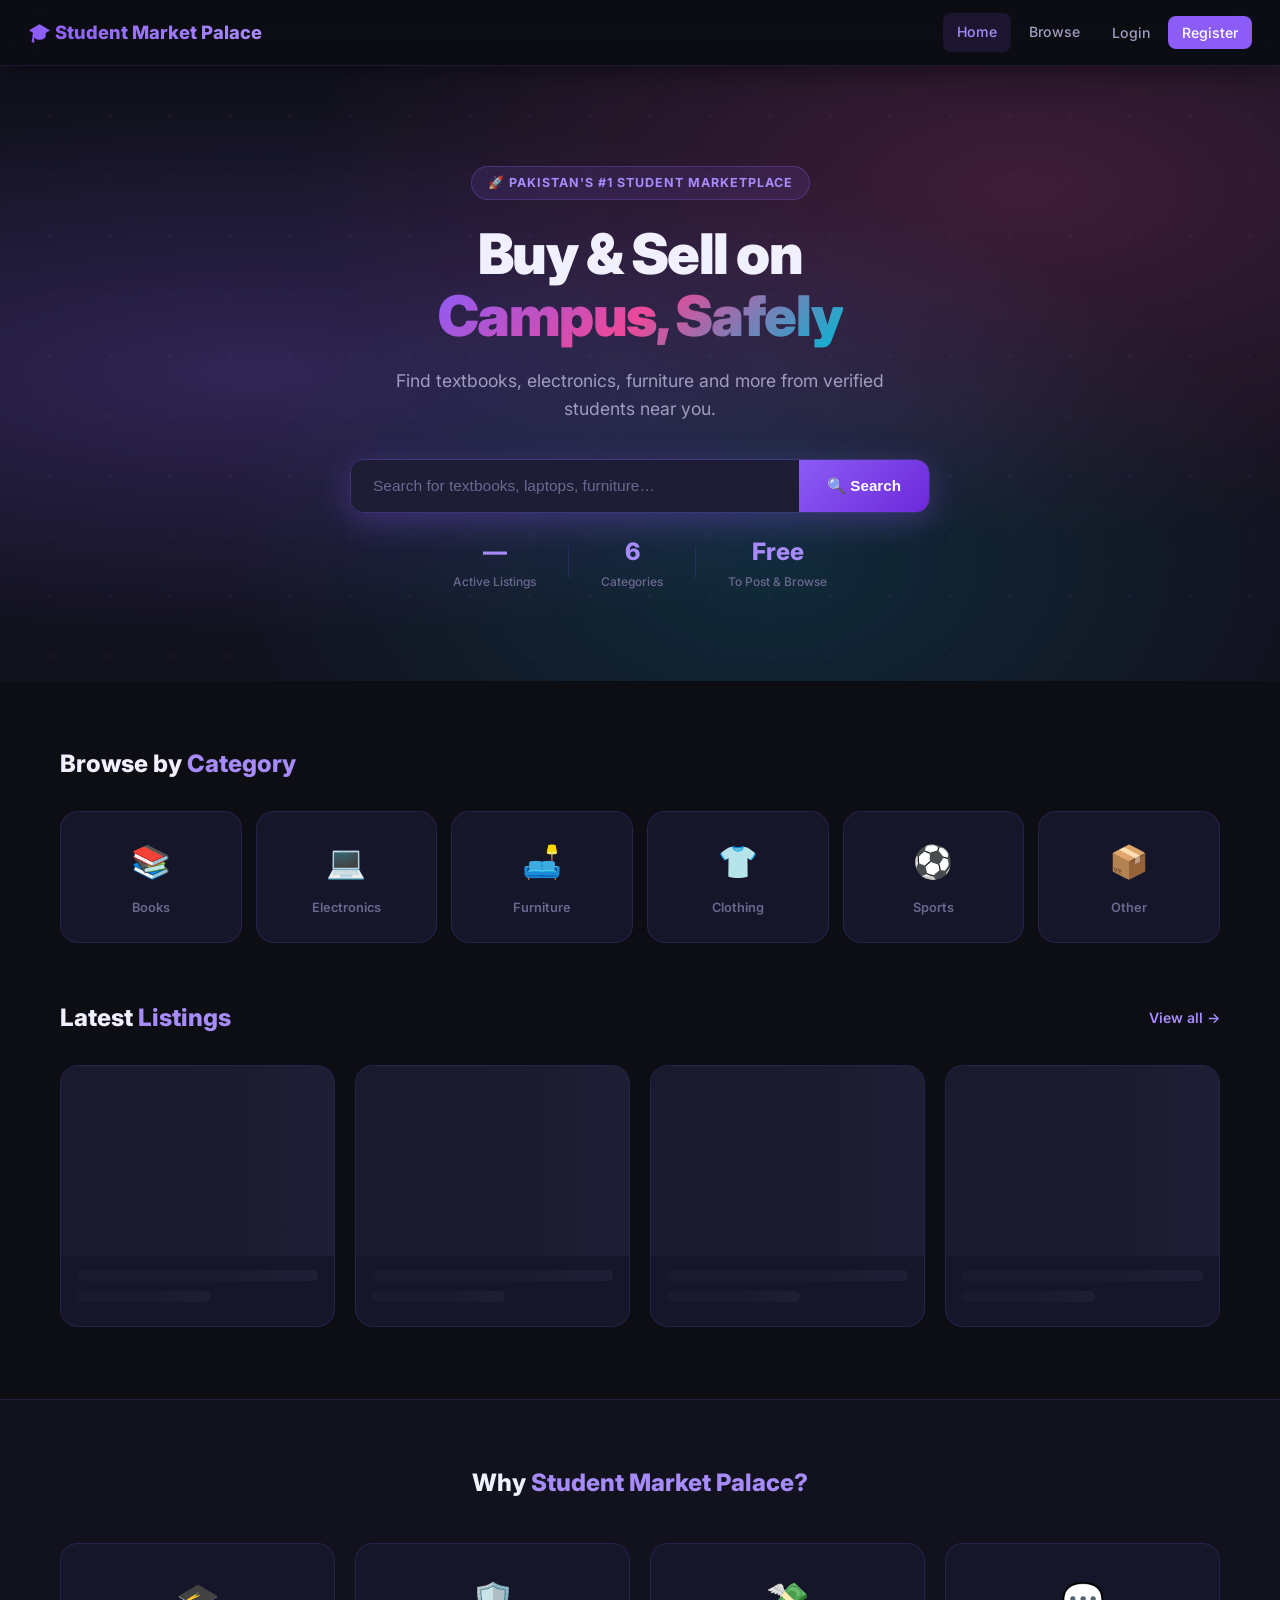
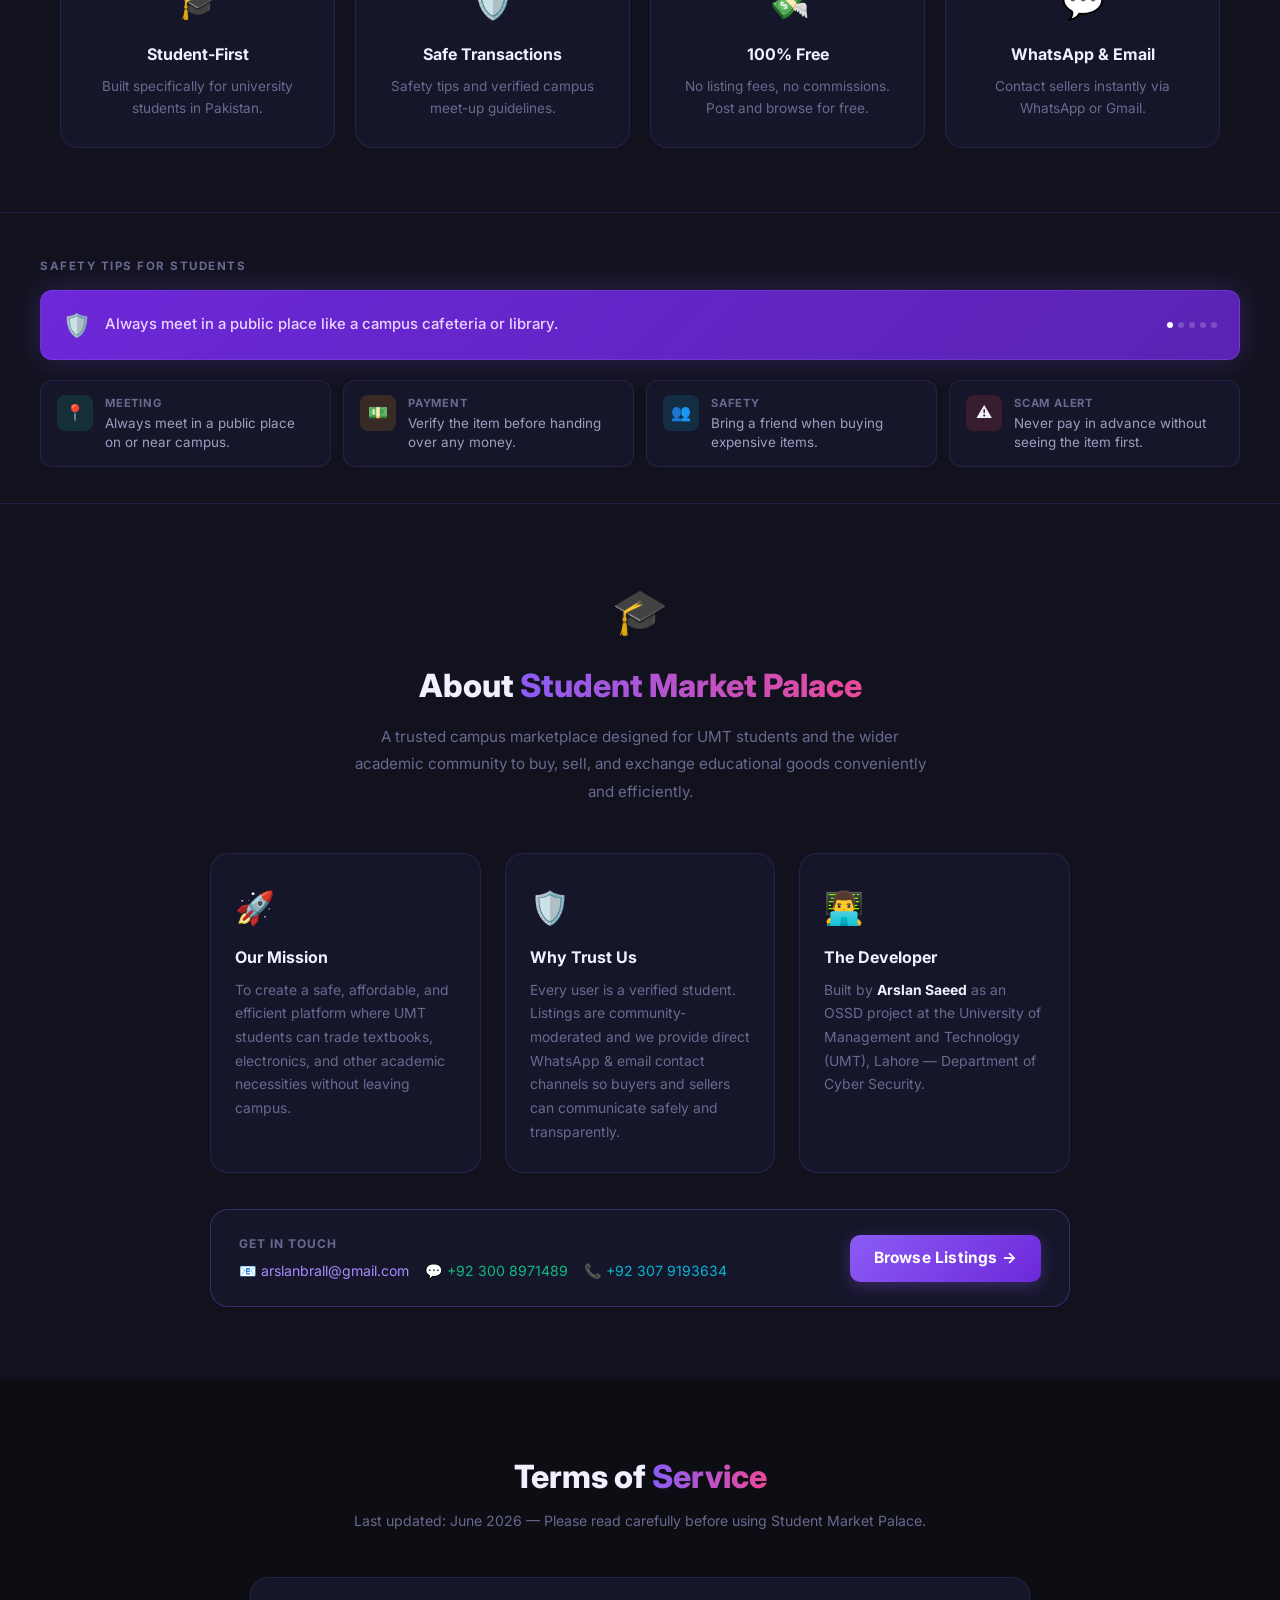
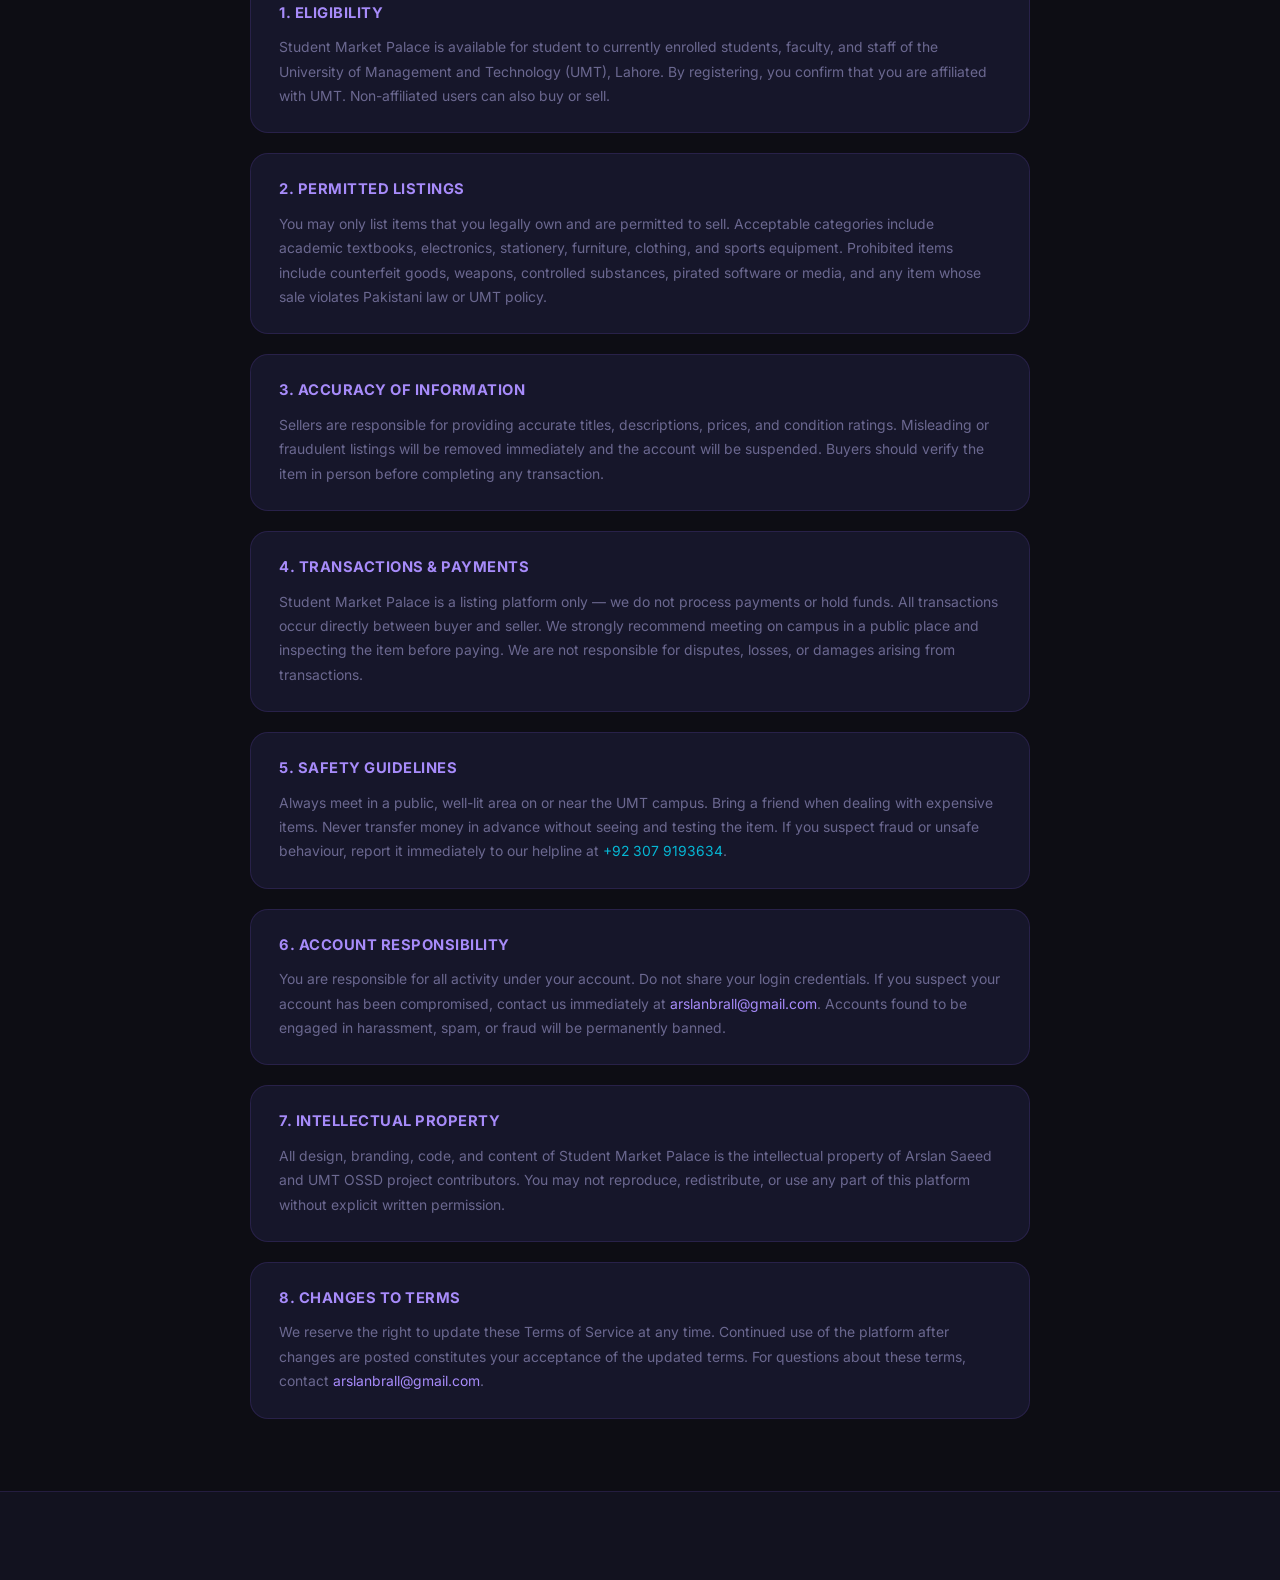
==== fronted/index.html @ f4b61474 "Update index.html" ====
<!DOCTYPE html>
<html lang="en">
<head>
  <meta charset="UTF-8"/>
  <meta name="viewport" content="width=device-width, initial-scale=1.0"/>
  <title>Student Market Palace — Buy &amp; Sell on Campus</title>
  <link rel="stylesheet" href="css/style.css"/>
</head>
<body>

<nav class="navbar">
  <a href="index.html" class="nav-brand">🎓 Student Market Palace</a>
  <div class="nav-links" id="navLinks">
    <a href="index.html" class="active">Home</a>
    <a href="products.html">Browse</a>
    <span id="authNav">
      <a href="login.html">Login</a>
      <a href="register.html" class="btn-nav">Register</a>
    </span>
    <span id="userNav" style="display:none">
      <a href="sell.html" class="btn-nav-sell">+ Sell Item</a>
      <a href="profile.html" id="profileLink">My Profile</a>
      <a href="#" onclick="logout()" class="btn-logout">Logout</a>
    </span>
  </div>
</nav>

<!-- HERO -->
<section class="hero">
  <div class="hero-eyebrow">🚀 Pakistan's #1 Student Marketplace</div>
  <h1>Buy &amp; Sell on<br><span class="grad">Campus, Safely</span></h1>
  <p>Find textbooks, electronics, furniture and more from verified students near you.</p>
  <div class="hero-search">
    <input type="text" id="heroSearch" placeholder="Search for textbooks, laptops, furniture…"/>
    <button onclick="doSearch()">🔍 Search</button>
  </div>
  <div class="hero-stats">
    <div class="hero-stat">
      <div class="hero-stat-num" id="statListings">—</div>
      <div class="hero-stat-label">Active Listings</div>
    </div>
    <div class="hero-stat-divider"></div>
    <div class="hero-stat">
      <div class="hero-stat-num">6</div>
      <div class="hero-stat-label">Categories</div>
    </div>
    <div class="hero-stat-divider"></div>
    <div class="hero-stat">
      <div class="hero-stat-num">Free</div>
      <div class="hero-stat-label">To Post &amp; Browse</div>
    </div>
  </div>
</section>

<!-- CATEGORIES -->
<section class="categories-section">
  <div class="container">
    <div class="section-header">
      <h2 class="section-title">Browse by <span>Category</span></h2>
    </div>
    <div class="categories-grid">
      <div class="cat-card" onclick="browseCategory('Books')">📚<span>Books</span></div>
      <div class="cat-card" onclick="browseCategory('Electronics')">💻<span>Electronics</span></div>
      <div class="cat-card" onclick="browseCategory('Furniture')">🛋️<span>Furniture</span></div>
      <div class="cat-card" onclick="browseCategory('Clothing')">👕<span>Clothing</span></div>
      <div class="cat-card" onclick="browseCategory('Sports')">⚽<span>Sports</span></div>
      <div class="cat-card" onclick="browseCategory('Other')">📦<span>Other</span></div>
    </div>
  </div>
</section>

<!-- LATEST LISTINGS -->
<section class="listings-section">
  <div class="container">
    <div class="section-header">
      <h2 class="section-title">Latest <span>Listings</span></h2>
      <a href="products.html" style="font-size:0.88rem;color:var(--purple-light);font-weight:600">View all →</a>
    </div>
    <div class="products-grid" id="latestProducts">
      <div class="skeleton-card"><div class="skeleton-img"></div><div class="skeleton-body"><div class="skeleton-line"></div><div class="skeleton-line short"></div></div></div>
      <div class="skeleton-card"><div class="skeleton-img"></div><div class="skeleton-body"><div class="skeleton-line"></div><div class="skeleton-line short"></div></div></div>
      <div class="skeleton-card"><div class="skeleton-img"></div><div class="skeleton-body"><div class="skeleton-line"></div><div class="skeleton-line short"></div></div></div>
      <div class="skeleton-card"><div class="skeleton-img"></div><div class="skeleton-body"><div class="skeleton-line"></div><div class="skeleton-line short"></div></div></div>
    </div>
  </div>
</section>

<!-- WHY US -->
<section style="padding:64px 0;position:relative;z-index:1;background:var(--bg2);border-top:1px solid var(--border)">
  <div class="container">
    <h2 class="section-title" style="text-align:center;margin-bottom:40px">Why <span>Student Market Palace?</span></h2>
    <div style="display:grid;grid-template-columns:repeat(auto-fit,minmax(220px,1fr));gap:20px">
      <div style="background:var(--surface);border:1px solid var(--border);border-radius:var(--radius-lg);padding:28px 24px;text-align:center;transition:border-color 0.2s" onmouseover="this.style.borderColor='var(--border2)'" onmouseout="this.style.borderColor='var(--border)'">
        <div style="font-size:2.2rem;margin-bottom:14px">🎓</div>
        <h3 style="font-size:1rem;font-weight:700;margin-bottom:8px;color:var(--text)">Student-First</h3>
        <p style="font-size:0.85rem;color:var(--text3);line-height:1.6">Built specifically for university students in Pakistan.</p>
      </div>
      <div style="background:var(--surface);border:1px solid var(--border);border-radius:var(--radius-lg);padding:28px 24px;text-align:center;transition:border-color 0.2s" onmouseover="this.style.borderColor='var(--border2)'" onmouseout="this.style.borderColor='var(--border)'">
        <div style="font-size:2.2rem;margin-bottom:14px">🛡️</div>
        <h3 style="font-size:1rem;font-weight:700;margin-bottom:8px;color:var(--text)">Safe Transactions</h3>
        <p style="font-size:0.85rem;color:var(--text3);line-height:1.6">Safety tips and verified campus meet-up guidelines.</p>
      </div>
      <div style="background:var(--surface);border:1px solid var(--border);border-radius:var(--radius-lg);padding:28px 24px;text-align:center;transition:border-color 0.2s" onmouseover="this.style.borderColor='var(--border2)'" onmouseout="this.style.borderColor='var(--border)'">
        <div style="font-size:2.2rem;margin-bottom:14px">💸</div>
        <h3 style="font-size:1rem;font-weight:700;margin-bottom:8px;color:var(--text)">100% Free</h3>
        <p style="font-size:0.85rem;color:var(--text3);line-height:1.6">No listing fees, no commissions. Post and browse for free.</p>
      </div>
      <div style="background:var(--surface);border:1px solid var(--border);border-radius:var(--radius-lg);padding:28px 24px;text-align:center;transition:border-color 0.2s" onmouseover="this.style.borderColor='var(--border2)'" onmouseout="this.style.borderColor='var(--border)'">
        <div style="font-size:2.2rem;margin-bottom:14px">💬</div>
        <h3 style="font-size:1rem;font-weight:700;margin-bottom:8px;color:var(--text)">WhatsApp &amp; Email</h3>
        <p style="font-size:0.85rem;color:var(--text3);line-height:1.6">Contact sellers instantly via WhatsApp or Gmail.</p>
      </div>
    </div>
  </div>
</section>

<!-- TIPS BANNER -->
<div class="tips-banner">
  <div class="tips-banner-inner">
    <div class="tips-banner-title">Safety tips for students</div>
    <div class="tips-rotating">
      <span class="tips-rotating-icon">🛡️</span>
      <span class="tips-rotating-text" id="tipText">Always meet in a public place like a campus cafeteria or library.</span>
      <div class="tips-dots">
        <div class="tips-dot active" id="td0"></div>
        <div class="tips-dot" id="td1"></div>
        <div class="tips-dot" id="td2"></div>
        <div class="tips-dot" id="td3"></div>
        <div class="tips-dot" id="td4"></div>
      </div>
    </div>
    <div class="tips-cards">
      <div class="tips-card"><div class="tips-card-icon green">📍</div><div><div class="tips-card-label">Meeting</div><div class="tips-card-text">Always meet in a public place on or near campus.</div></div></div>
      <div class="tips-card"><div class="tips-card-icon amber">💵</div><div><div class="tips-card-label">Payment</div><div class="tips-card-text">Verify the item before handing over any money.</div></div></div>
      <div class="tips-card"><div class="tips-card-icon blue">👥</div><div><div class="tips-card-label">Safety</div><div class="tips-card-text">Bring a friend when buying expensive items.</div></div></div>
      <div class="tips-card"><div class="tips-card-icon red">⚠️</div><div><div class="tips-card-label">Scam Alert</div><div class="tips-card-text">Never pay in advance without seeing the item first.</div></div></div>
    </div>
  </div>
</div>

<!-- ── ABOUT US ── -->
<section id="about" style="background:var(--bg2);border-top:1px solid var(--border);padding:72px 20px;position:relative;z-index:1">
  <div class="container" style="max-width:900px">
    <div style="text-align:center;margin-bottom:48px">
      <div style="font-size:2.8rem;margin-bottom:12px">🎓</div>
      <h2 style="font-size:2rem;font-weight:800;color:var(--text);margin-bottom:12px">About <span style="background:linear-gradient(90deg,var(--purple),var(--pink));-webkit-background-clip:text;-webkit-text-fill-color:transparent;background-clip:text">Student Market Palace</span></h2>
      <p style="color:var(--text3);max-width:580px;margin:0 auto;line-height:1.8;font-size:0.95rem">
       A trusted campus marketplace designed for UMT students and the wider academic community to buy, sell, and exchange educational goods conveniently and efficiently.
      </p>
    </div>
    <div style="display:grid;grid-template-columns:repeat(auto-fit,minmax(260px,1fr));gap:24px">
      <div style="background:var(--surface);border:1px solid var(--border);border-radius:var(--radius-lg);padding:28px 24px">
        <div style="font-size:2rem;margin-bottom:12px">🚀</div>
        <h3 style="font-size:1rem;font-weight:700;color:var(--text);margin-bottom:8px">Our Mission</h3>
        <p style="color:var(--text3);font-size:0.87rem;line-height:1.7">To create a safe, affordable, and efficient platform where UMT students can trade textbooks, electronics, and other academic necessities without leaving campus.</p>
      </div>
      <div style="background:var(--surface);border:1px solid var(--border);border-radius:var(--radius-lg);padding:28px 24px">
        <div style="font-size:2rem;margin-bottom:12px">🛡️</div>
        <h3 style="font-size:1rem;font-weight:700;color:var(--text);margin-bottom:8px">Why Trust Us</h3>
        <p style="color:var(--text3);font-size:0.87rem;line-height:1.7">Every user is a verified student. Listings are community-moderated and we provide direct WhatsApp &amp; email contact channels so buyers and sellers can communicate safely and transparently.</p>
      </div>
      <div style="background:var(--surface);border:1px solid var(--border);border-radius:var(--radius-lg);padding:28px 24px">
        <div style="font-size:2rem;margin-bottom:12px">👨‍💻</div>
        <h3 style="font-size:1rem;font-weight:700;color:var(--text);margin-bottom:8px">The Developer</h3>
        <p style="color:var(--text3);font-size:0.87rem;line-height:1.7">Built by <strong style="color:var(--text)">Arslan Saeed</strong> as an OSSD project at the University of Management and Technology (UMT), Lahore — Department of Cyber Security.</p>
      </div>
    </div>
    <div style="margin-top:36px;padding:24px 28px;background:var(--surface);border:1px solid var(--border2);border-radius:var(--radius-lg);display:flex;flex-wrap:wrap;gap:20px;align-items:center;justify-content:space-between">
      <div>
        <div style="font-size:0.75rem;font-weight:700;text-transform:uppercase;letter-spacing:1px;color:var(--text3);margin-bottom:6px">Get in Touch</div>
        <div style="display:flex;flex-wrap:wrap;gap:16px">
          <a href="mailto:arslanbrall@gmail.com" style="color:var(--purple-light);font-size:0.88rem">📧 arslanbrall@gmail.com</a>
          <a href="https://wa.me/923008971489" target="_blank" style="color:var(--green);font-size:0.88rem">💬 +92 300 8971489</a>
          <a href="tel:+923079193634" style="color:var(--cyan);font-size:0.88rem">📞 +92 307 9193634</a>
        </div>
      </div>
      <a href="products.html" class="btn-primary" style="width:auto;padding:11px 24px;white-space:nowrap">Browse Listings →</a>
    </div>
  </div>
</section>

<!-- ── TERMS OF SERVICE ── -->
<section id="terms" style="padding:72px 20px;position:relative;z-index:1">
  <div class="container" style="max-width:820px">
    <div style="text-align:center;margin-bottom:44px">
      <h2 style="font-size:2rem;font-weight:800;color:var(--text);margin-bottom:8px">Terms of <span style="background:linear-gradient(90deg,var(--purple),var(--pink));-webkit-background-clip:text;-webkit-text-fill-color:transparent;background-clip:text">Service</span></h2>
      <p style="color:var(--text3);font-size:0.88rem">Last updated: June 2026 — Please read carefully before using Student Market Palace.</p>
    </div>
    <div style="display:flex;flex-direction:column;gap:20px">
      <!-- Each ToS item -->
      <div style="background:var(--surface);border:1px solid var(--border);border-radius:var(--radius-lg);padding:24px 28px">
        <h3 style="font-size:0.92rem;font-weight:700;color:var(--purple-light);text-transform:uppercase;letter-spacing:0.5px;margin-bottom:10px">1. Eligibility</h3>
        <p style="color:var(--text3);font-size:0.87rem;line-height:1.75">Student Market Palace is  available for student  to currently enrolled students, faculty, and staff of the University of Management and Technology (UMT), Lahore. By registering, you confirm that you are affiliated with UMT. Non-affiliated users can also buy or sell.</p>
      </div>
      <div style="background:var(--surface);border:1px solid var(--border);border-radius:var(--radius-lg);padding:24px 28px">
        <h3 style="font-size:0.92rem;font-weight:700;color:var(--purple-light);text-transform:uppercase;letter-spacing:0.5px;margin-bottom:10px">2. Permitted Listings</h3>
        <p style="color:var(--text3);font-size:0.87rem;line-height:1.75">You may only list items that you legally own and are permitted to sell. Acceptable categories include academic textbooks, electronics, stationery, furniture, clothing, and sports equipment. Prohibited items include counterfeit goods, weapons, controlled substances, pirated software or media, and any item whose sale violates Pakistani law or UMT policy.</p>
      </div>
      <div style="background:var(--surface);border:1px solid var(--border);border-radius:var(--radius-lg);padding:24px 28px">
        <h3 style="font-size:0.92rem;font-weight:700;color:var(--purple-light);text-transform:uppercase;letter-spacing:0.5px;margin-bottom:10px">3. Accuracy of Information</h3>
        <p style="color:var(--text3);font-size:0.87rem;line-height:1.75">Sellers are responsible for providing accurate titles, descriptions, prices, and condition ratings. Misleading or fraudulent listings will be removed immediately and the account will be suspended. Buyers should verify the item in person before completing any transaction.</p>
      </div>
      <div style="background:var(--surface);border:1px solid var(--border);border-radius:var(--radius-lg);padding:24px 28px">
        <h3 style="font-size:0.92rem;font-weight:700;color:var(--purple-light);text-transform:uppercase;letter-spacing:0.5px;margin-bottom:10px">4. Transactions &amp; Payments</h3>
        <p style="color:var(--text3);font-size:0.87rem;line-height:1.75">Student Market Palace is a listing platform only — we do not process payments or hold funds. All transactions occur directly between buyer and seller. We strongly recommend meeting on campus in a public place and inspecting the item before paying. We are not responsible for disputes, losses, or damages arising from transactions.</p>
      </div>
      <div style="background:var(--surface);border:1px solid var(--border);border-radius:var(--radius-lg);padding:24px 28px">
        <h3 style="font-size:0.92rem;font-weight:700;color:var(--purple-light);text-transform:uppercase;letter-spacing:0.5px;margin-bottom:10px">5. Safety Guidelines</h3>
        <p style="color:var(--text3);font-size:0.87rem;line-height:1.75">Always meet in a public, well-lit area on or near the UMT campus. Bring a friend when dealing with expensive items. Never transfer money in advance without seeing and testing the item. If you suspect fraud or unsafe behaviour, report it immediately to our helpline at <a href="tel:+923079193634" style="color:var(--cyan)">+92 307 9193634</a>.</p>
      </div>
      <div style="background:var(--surface);border:1px solid var(--border);border-radius:var(--radius-lg);padding:24px 28px">
        <h3 style="font-size:0.92rem;font-weight:700;color:var(--purple-light);text-transform:uppercase;letter-spacing:0.5px;margin-bottom:10px">6. Account Responsibility</h3>
        <p style="color:var(--text3);font-size:0.87rem;line-height:1.75">You are responsible for all activity under your account. Do not share your login credentials. If you suspect your account has been compromised, contact us immediately at <a href="mailto:arslanbrall@gmail.com" style="color:var(--purple-light)">arslanbrall@gmail.com</a>. Accounts found to be engaged in harassment, spam, or fraud will be permanently banned.</p>
      </div>
      <div style="background:var(--surface);border:1px solid var(--border);border-radius:var(--radius-lg);padding:24px 28px">
        <h3 style="font-size:0.92rem;font-weight:700;color:var(--purple-light);text-transform:uppercase;letter-spacing:0.5px;margin-bottom:10px">7. Intellectual Property</h3>
        <p style="color:var(--text3);font-size:0.87rem;line-height:1.75">All design, branding, code, and content of Student Market Palace is the intellectual property of Arslan Saeed and UMT OSSD project contributors. You may not reproduce, redistribute, or use any part of this platform without explicit written permission.</p>
      </div>
      <div style="background:var(--surface);border:1px solid var(--border);border-radius:var(--radius-lg);padding:24px 28px">
        <h3 style="font-size:0.92rem;font-weight:700;color:var(--purple-light);text-transform:uppercase;letter-spacing:0.5px;margin-bottom:10px">8. Changes to Terms</h3>
        <p style="color:var(--text3);font-size:0.87rem;line-height:1.75">We reserve the right to update these Terms of Service at any time. Continued use of the platform after changes are posted constitutes your acceptance of the updated terms. For questions about these terms, contact <a href="mailto:arslanbrall@gmail.com" style="color:var(--purple-light)">arslanbrall@gmail.com</a>.</p>
      </div>
    </div>
  </div>
</section>

<footer class="footer"><div id="footerContent"></div></footer>

<script src="js/api.js"></script>
<script src="js/auth.js"></script>
<script>
  const CATEGORY_ICONS = {
    'Books': '📚', 'Electronics': '💻', 'Furniture': '🛋️',
    'Clothing': '👕', 'Sports': '⚽', 'Other': '📦'
  };

  function renderProductCard(p) {
    const icon = CATEGORY_ICONS[p.category] || '📦';
    const img = p.image_url
      ? `<img src="${p.image_url}" alt="${p.title}" style="width:100%;height:160px;object-fit:cover;border-radius:var(--radius-md) var(--radius-md) 0 0;">`
      : `<div style="width:100%;height:160px;background:var(--surface);border-radius:var(--radius-md) var(--radius-md) 0 0;display:flex;align-items:center;justify-content:center;font-size:3rem;">${icon}</div>`;
    return `
      <div class="product-card" onclick="window.location.href='product.html?id=${p.id}'" style="cursor:pointer">
        ${img}
        <div style="padding:14px 16px">
          <div style="display:flex;align-items:center;gap:6px;margin-bottom:6px">
            <span style="font-size:1rem">${icon}</span>
            <span style="font-size:0.75rem;color:var(--text3);font-weight:600;text-transform:uppercase;letter-spacing:0.04em">${p.category || 'Other'}</span>
          </div>
          <div style="font-size:0.95rem;font-weight:700;color:var(--text);line-height:1.3;margin-bottom:6px;white-space:nowrap;overflow:hidden;text-overflow:ellipsis">${p.title}</div>
          <div style="font-size:1rem;font-weight:800;color:var(--purple-light)">PKR ${Number(p.price).toLocaleString()}</div>
        </div>
      </div>`;
  }

  checkAuthNav();
  initTips();
  renderFooter('footerContent');
  loadLatestProducts();

  function doSearch() {
    const kw = document.getElementById('heroSearch').value.trim();
    if (kw) window.location.href = `products.html?search=${encodeURIComponent(kw)}`;
  }
  document.getElementById('heroSearch').addEventListener('keypress', e => { if (e.key === 'Enter') doSearch(); });

  function browseCategory(cat) {
    window.location.href = `products.html?category=${encodeURIComponent(cat)}`;
  }

  async function loadLatestProducts() {
    const container = document.getElementById('latestProducts');
    try {
      const products = await API.getProducts(0, 8);
      document.getElementById('statListings').textContent = products.length;
      if (!products.length) {
        container.innerHTML = '<p class="empty">No listings yet. Be the first to sell!</p>';
        return;
      }
      container.innerHTML = products.map(renderProductCard).join('');
    } catch(e) {
      container.innerHTML = '<p class="error">Could not load listings. Check your connection.</p>';
    }
  }
</script>
</body>
</html>
---- fronted/css/style.css ----
/* =============================================
   STUDENT MARKET PALACE — DARK THEME
   Complete stylesheet for all pages
============================================= */
@import url('https://fonts.googleapis.com/css2?family=Inter:wght@400;500;600;700;800;900&display=swap');

*, *::before, *::after { box-sizing: border-box; margin: 0; padding: 0; }

:root {
  --bg:           #0d0d14;
  --bg2:          #12121f;
  --bg3:          #1a1a2e;
  --bg4:          #1e1e35;
  --surface:      #16162a;
  --surface2:     #1d1d35;
  --border:       rgba(139,92,246,0.15);
  --border2:      rgba(139,92,246,0.3);
  --purple:       #8b5cf6;
  --purple-light: #a78bfa;
  --purple-dark:  #6d28d9;
  --purple-dim:   rgba(139,92,246,0.12);
  --pink:         #ec4899;
  --cyan:         #06b6d4;
  --green:        #10b981;
  --amber:        #f59e0b;
  --red:          #ef4444;
  --text:         #f1f0ff;
  --text2:        #a09dc0;
  --text3:        #6b6890;
  --white:        #ffffff;
  --radius:       12px;
  --radius-lg:    18px;
  --radius-xl:    24px;
  --shadow:       0 4px 20px rgba(0,0,0,0.4);
  --shadow-lg:    0 12px 40px rgba(0,0,0,0.6);
  --glow:         0 0 30px rgba(139,92,246,0.25);
  --glow-lg:      0 0 60px rgba(139,92,246,0.35);
}

html { scroll-behavior: smooth; }

body {
  font-family: 'Inter', 'Segoe UI', system-ui, sans-serif;
  background: var(--bg);
  color: var(--text);
  line-height: 1.6;
  min-height: 100vh;
  display: flex;
  flex-direction: column;
  overflow-x: hidden;
}

/* Animated background watermark */
body::before {
  content: 'SMP';
  position: fixed;
  top: 50%;
  left: 50%;
  transform: translate(-50%, -50%);
  font-size: 40vw;
  font-weight: 900;
  color: rgba(139,92,246,0.025);
  pointer-events: none;
  z-index: 0;
  letter-spacing: -10px;
  user-select: none;
  animation: wmPulse 8s ease-in-out infinite;
}
@keyframes wmPulse {
  0%, 100% { opacity: 0.6; transform: translate(-50%, -50%) scale(1); }
  50%       { opacity: 1;   transform: translate(-50%, -50%) scale(1.04); }
}

a { text-decoration: none; color: var(--purple-light); }
a:hover { color: var(--purple); }
.container { max-width: 1200px; margin: 0 auto; padding: 0 20px; position: relative; z-index: 1; }

/* ── SCROLLBAR ── */
::-webkit-scrollbar { width: 6px; }
::-webkit-scrollbar-track { background: var(--bg2); }
::-webkit-scrollbar-thumb { background: var(--purple-dark); border-radius: 3px; }

/* ===========================================
   NAVBAR
=========================================== */
.navbar {
  background: rgba(13,13,20,0.92);
  backdrop-filter: blur(20px);
  -webkit-backdrop-filter: blur(20px);
  border-bottom: 1px solid var(--border);
  padding: 0 28px;
  display: flex;
  align-items: center;
  justify-content: space-between;
  height: 66px;
  position: sticky;
  top: 0;
  z-index: 200;
  box-shadow: 0 4px 30px rgba(0,0,0,0.5);
}

.nav-brand {
  font-size: 1.15rem;
  font-weight: 800;
  cursor: pointer;
  display: flex;
  align-items: center;
  gap: 8px;
  text-decoration: none;
  /* Glow animation */
  background: linear-gradient(90deg, #8b5cf6, #a78bfa, #ec4899, #8b5cf6);
  background-size: 300% 100%;
  -webkit-background-clip: text;
  -webkit-text-fill-color: transparent;
  background-clip: text;
  animation: brandGlow 4s linear infinite;
  transition: filter 0.3s;
}
.nav-brand:hover { filter: brightness(1.2); }
@keyframes brandGlow {
  0%   { background-position: 0% 50%; }
  100% { background-position: 300% 50%; }
}

.nav-links { display: flex; align-items: center; gap: 4px; }
.nav-links a {
  padding: 8px 14px;
  border-radius: 8px;
  color: var(--text2);
  font-weight: 500;
  font-size: 0.88rem;
  transition: all 0.2s;
  white-space: nowrap;
}
.nav-links a:hover { color: var(--text); background: var(--purple-dim); }
.nav-links a.active { color: var(--purple-light); background: var(--purple-dim); }
.btn-nav {
  background: var(--purple) !important;
  color: #fff !important;
  border-radius: 8px !important;
}
.btn-nav:hover { background: var(--purple-dark) !important; box-shadow: var(--glow); }
.btn-nav-sell {
  background: linear-gradient(135deg, var(--green), #059669) !important;
  color: #fff !important;
  border-radius: 8px !important;
}
.btn-nav-sell:hover { filter: brightness(1.15); }
.btn-logout { color: var(--red) !important; }
.btn-logout:hover { background: rgba(239,68,68,0.12) !important; }

/* ===========================================
   SHARED FOOTER
=========================================== */
.footer {
  background: var(--bg2);
  border-top: 1px solid var(--border);
  padding: 56px 24px 32px;
  margin-top: auto;
  position: relative;
  z-index: 1;
}
.footer-grid {
  max-width: 1200px;
  margin: 0 auto;
  display: grid;
  grid-template-columns: 2fr 1fr 1fr;
  gap: 48px;
  margin-bottom: 40px;
}
.footer-brand {
  font-size: 1.2rem;
  font-weight: 800;
  background: linear-gradient(90deg, #8b5cf6, #ec4899);
  -webkit-background-clip: text;
  -webkit-text-fill-color: transparent;
  background-clip: text;
  margin-bottom: 12px;
}
.footer-desc { color: var(--text3); font-size: 0.88rem; line-height: 1.7; margin-bottom: 20px; max-width: 300px; }
.footer-contact { display: flex; flex-direction: column; gap: 8px; }
.footer-contact a {
  display: flex;
  align-items: center;
  gap: 8px;
  color: var(--text2);
  font-size: 0.85rem;
  transition: color 0.2s;
}
.footer-contact a:hover { color: var(--purple-light); }
.footer-contact .icon { font-size: 1rem; }
.footer-heading { font-size: 0.75rem; font-weight: 700; text-transform: uppercase; letter-spacing: 1.5px; color: var(--text3); margin-bottom: 16px; }
.footer-links { display: flex; flex-direction: column; gap: 10px; }
.footer-links a { color: var(--text2); font-size: 0.88rem; transition: color 0.2s; }
.footer-links a:hover { color: var(--purple-light); }
.footer-social { display: flex; gap: 10px; margin-top: 4px; }
.social-btn {
  width: 38px; height: 38px;
  border-radius: 10px;
  background: var(--surface);
  border: 1px solid var(--border);
  display: flex; align-items: center; justify-content: center;
  font-size: 1rem;
  color: var(--text2);
  transition: all 0.2s;
  text-decoration: none;
}
.social-btn:hover { background: var(--purple-dim); border-color: var(--border2); color: var(--purple-light); transform: translateY(-2px); }
.footer-bottom {
  max-width: 1200px;
  margin: 0 auto;
  padding-top: 24px;
  border-top: 1px solid var(--border);
  display: flex;
  align-items: center;
  justify-content: space-between;
  flex-wrap: wrap;
  gap: 12px;
}
.footer-bottom p { color: var(--text3); font-size: 0.82rem; }
.footer-bottom a { color: var(--text3); font-size: 0.82rem; }
.footer-bottom a:hover { color: var(--purple-light); }

/* ===========================================
   SAFETY TIPS BANNER
=========================================== */
.tips-banner {
  background: var(--bg2);
  border-top: 1px solid var(--border);
  padding: 44px 24px 36px;
  position: relative;
  z-index: 1;
}
.tips-banner-inner { max-width: 1200px; margin: 0 auto; }
.tips-banner-title {
  font-size: 0.72rem;
  font-weight: 700;
  color: var(--text3);
  text-transform: uppercase;
  letter-spacing: 1.5px;
  margin-bottom: 14px;
}
.tips-rotating {
  background: linear-gradient(135deg, var(--purple-dark), #6d28d9cc);
  border: 1px solid var(--border2);
  border-radius: var(--radius);
  padding: 16px 22px;
  display: flex;
  align-items: center;
  gap: 14px;
  margin-bottom: 20px;
  box-shadow: var(--glow);
}
.tips-rotating-icon { font-size: 1.4rem; flex-shrink: 0; }
.tips-rotating-text { flex: 1; color: #e9d5ff; font-size: 0.93rem; font-weight: 500; transition: opacity 0.3s; }
.tips-dots { display: flex; gap: 5px; flex-shrink: 0; }
.tips-dot { width: 6px; height: 6px; border-radius: 50%; background: rgba(255,255,255,0.2); transition: background 0.3s; cursor: pointer; }
.tips-dot.active { background: #fff; }
.tips-cards { display: grid; grid-template-columns: repeat(auto-fit, minmax(210px, 1fr)); gap: 12px; }
.tips-card {
  background: var(--surface);
  border: 1px solid var(--border);
  border-radius: var(--radius);
  padding: 14px 16px;
  display: flex;
  align-items: flex-start;
  gap: 12px;
  transition: border-color 0.2s;
}
.tips-card:hover { border-color: var(--border2); }
.tips-card-icon {
  width: 36px; height: 36px;
  border-radius: 8px;
  display: flex; align-items: center; justify-content: center;
  font-size: 1rem; flex-shrink: 0;
}
.tips-card-icon.green { background: rgba(16,185,129,0.15); }
.tips-card-icon.amber { background: rgba(245,158,11,0.15); }
.tips-card-icon.blue  { background: rgba(6,182,212,0.15); }
.tips-card-icon.red   { background: rgba(239,68,68,0.15); }
.tips-card-label { font-size: 0.7rem; font-weight: 700; color: var(--text3); text-transform: uppercase; letter-spacing: 0.8px; margin-bottom: 2px; }
.tips-card-text { font-size: 0.84rem; color: var(--text2); line-height: 1.4; }

/* ===========================================
   PRODUCT CARDS (shared)
=========================================== */
.products-grid { display: grid; grid-template-columns: repeat(auto-fill, minmax(240px, 1fr)); gap: 20px; }

.product-card {
  background: var(--surface);
  border-radius: var(--radius-lg);
  border: 1px solid var(--border);
  cursor: pointer;
  transition: transform 0.25s, box-shadow 0.25s, border-color 0.25s;
  overflow: hidden;
  animation: cardIn 0.4s ease both;
  text-decoration: none;
  color: inherit;
  display: block;
}
.product-card:hover {
  transform: translateY(-6px);
  box-shadow: var(--glow-lg);
  border-color: var(--border2);
}
@keyframes cardIn {
  from { opacity: 0; transform: translateY(24px); }
  to   { opacity: 1; transform: translateY(0); }
}

.card-img-wrap {
  position: relative;
  height: 190px;
  background: var(--bg3);
  overflow: hidden;
}
.card-img {
  width: 100%; height: 100%;
  object-fit: cover;
  transition: transform 0.4s;
}
.product-card:hover .card-img { transform: scale(1.07); }
.card-img-placeholder {
  width: 100%; height: 100%;
  display: flex; flex-direction: column;
  align-items: center; justify-content: center;
  gap: 8px;
  font-size: 2.5rem;
  color: var(--text3);
  background: var(--bg3);
}
.card-img-placeholder span { font-size: 0.75rem; color: var(--text3); }
.sold-overlay {
  position: absolute; inset: 0;
  background: rgba(0,0,0,0.6);
  color: #fff;
  display: flex; align-items: center; justify-content: center;
  font-weight: 800; font-size: 1rem; letter-spacing: 3px;
}
.card-badge-wrap {
  position: absolute;
  top: 10px; left: 10px;
  display: flex; gap: 6px;
}
.card-badge {
  background: rgba(139,92,246,0.85);
  color: #fff;
  font-size: 0.7rem;
  font-weight: 700;
  padding: 3px 9px;
  border-radius: 20px;
  backdrop-filter: blur(6px);
}
.card-cond {
  font-size: 0.68rem;
  font-weight: 700;
  padding: 3px 9px;
  border-radius: 20px;
}
.cond-new      { background: rgba(16,185,129,0.85); color: #fff; }
.cond-like-new { background: rgba(6,182,212,0.85); color: #fff; }
.cond-used     { background: rgba(245,158,11,0.85); color: #fff; }

.card-body { padding: 14px 16px 16px; }
.card-category { font-size: 0.72rem; color: var(--purple-light); font-weight: 700; text-transform: uppercase; letter-spacing: 0.8px; margin-bottom: 4px; }
.card-title { font-size: 0.93rem; font-weight: 600; margin-bottom: 8px; color: var(--text); display: -webkit-box; -webkit-line-clamp: 2; -webkit-box-orient: vertical; overflow: hidden; line-height: 1.4; }
.card-desc  { font-size: 0.78rem; color: var(--text3); margin-bottom: 6px; line-height: 1.5; display: -webkit-box; -webkit-line-clamp: 2; -webkit-box-orient: vertical; overflow: hidden; }
.card-price { font-size: 1.1rem; font-weight: 800; color: var(--purple-light); margin-bottom: 4px; }
.card-date { font-size: 0.72rem; color: var(--text3); }
.card-sold { opacity: 0.6; }

/* Skeleton */
.skeleton-card { background: var(--surface); border-radius: var(--radius-lg); border: 1px solid var(--border); overflow: hidden; }
.skeleton-img  { height: 190px; background: linear-gradient(90deg, var(--bg3) 25%, var(--bg4) 50%, var(--bg3) 75%); background-size: 200% 100%; animation: shimmer 1.6s infinite; }
.skeleton-body { padding: 14px 16px; }
.skeleton-line { height: 11px; border-radius: 6px; margin-bottom: 10px; background: linear-gradient(90deg, var(--bg3) 25%, var(--bg4) 50%, var(--bg3) 75%); background-size: 200% 100%; animation: shimmer 1.6s infinite; }
.skeleton-line.short { width: 55%; }
@keyframes shimmer { 0% { background-position: 200% 0; } 100% { background-position: -200% 0; } }

/* Empty / error */
.empty-state {
  grid-column: 1/-1;
  text-align: center;
  padding: 5rem 2rem;
}
.empty-icon { font-size: 3.5rem; margin-bottom: 1rem; opacity: 0.4; }
.empty-state h3 { font-size: 1.2rem; color: var(--text2); margin-bottom: 8px; }
.empty-state p { font-size: 0.9rem; color: var(--text3); }
.loading { text-align: center; padding: 40px; color: var(--text3); }
.empty   { text-align: center; padding: 40px; color: var(--text3); }
.error   { text-align: center; padding: 40px; color: var(--red); }

/* ===========================================
   ALERTS & BADGES
=========================================== */
.alert { padding: 12px 16px; border-radius: 10px; margin-bottom: 16px; font-size: 0.9rem; font-weight: 500; }
.alert-success { background: rgba(16,185,129,0.15); color: #6ee7b7; border: 1px solid rgba(16,185,129,0.3); }
.alert-error   { background: rgba(239,68,68,0.15);  color: #fca5a5; border: 1px solid rgba(239,68,68,0.3); }

.badge { padding: 4px 10px; border-radius: 20px; font-size: 0.72rem; font-weight: 700; text-transform: capitalize; }
.badge-available { background: rgba(16,185,129,0.15); color: #6ee7b7; }
.badge-reserved  { background: rgba(245,158,11,0.15); color: #fcd34d; }
.badge-sold      { background: rgba(239,68,68,0.15);  color: #fca5a5; }

/* ===========================================
   FORMS (shared)
=========================================== */
.form-group { margin-bottom: 20px; }
.form-group label { display: block; font-size: 0.82rem; font-weight: 600; color: var(--text2); margin-bottom: 7px; text-transform: uppercase; letter-spacing: 0.5px; }
.form-group input,
.form-group select,
.form-group textarea {
  width: 100%;
  padding: 12px 16px;
  border: 1.5px solid var(--border2);
  border-radius: 10px;
  font-size: 0.93rem;
  outline: none;
  font-family: inherit;
  transition: border-color 0.2s, box-shadow 0.2s;
  background: var(--bg3);
  color: var(--text);
}
.form-group input::placeholder,
.form-group textarea::placeholder { color: var(--text3); }
.form-group input:focus,
.form-group select:focus,
.form-group textarea:focus {
  border-color: var(--purple);
  box-shadow: 0 0 0 3px rgba(139,92,246,0.2);
}
.form-group select option { background: var(--bg3); }
.form-group small { display: block; color: var(--text3); font-size: 0.78rem; margin-top: 5px; }
.form-row { display: grid; grid-template-columns: 1fr 1fr; gap: 16px; }
.char-count { font-size: 0.75rem; color: var(--text3); float: right; }

.btn-primary {
  display: inline-flex;
  align-items: center;
  justify-content: center;
  width: 100%;
  padding: 13px;
  background: linear-gradient(135deg, var(--purple), var(--purple-dark));
  color: #fff;
  border: none;
  border-radius: 10px;
  font-size: 0.97rem;
  font-weight: 700;
  cursor: pointer;
  transition: all 0.25s;
  box-shadow: 0 4px 15px rgba(139,92,246,0.3);
  letter-spacing: 0.2px;
}
.btn-primary:hover { filter: brightness(1.12); transform: translateY(-1px); box-shadow: 0 6px 25px rgba(139,92,246,0.45); }
.btn-primary:disabled { opacity: 0.5; cursor: not-allowed; transform: none; }
.btn-secondary { padding: 11px 20px; background: var(--surface2); border: 1px solid var(--border2); border-radius: 10px; cursor: pointer; font-weight: 600; color: var(--text2); transition: all 0.2s; }
.btn-secondary:hover { background: var(--bg3); color: var(--text); }
.btn-danger { padding: 12px 20px; background: rgba(239,68,68,0.15); color: #fca5a5; border: 1px solid rgba(239,68,68,0.3); border-radius: 10px; cursor: pointer; font-weight: 600; transition: all 0.2s; }
.btn-danger:hover { background: var(--red); color: #fff; }

/* Modal */
.modal-overlay { position: fixed; inset: 0; background: rgba(0,0,0,0.7); display: flex; align-items: center; justify-content: center; z-index: 1000; padding: 20px; backdrop-filter: blur(6px); }
.modal { background: var(--surface); border: 1px solid var(--border2); border-radius: var(--radius-lg); padding: 32px; width: 100%; max-width: 520px; max-height: 90vh; overflow-y: auto; box-shadow: var(--shadow-lg); animation: modalIn 0.25s ease; }
@keyframes modalIn { from { opacity: 0; transform: scale(0.95) translateY(10px); } to { opacity: 1; transform: none; } }
.modal h3 { font-size: 1.3rem; margin-bottom: 20px; color: var(--text); }
.modal-actions { display: flex; gap: 12px; margin-top: 20px; }
.modal-actions .btn-primary, .modal-actions .btn-secondary { flex: 1; }

/* ===========================================
   HERO (index.html)
=========================================== */
.hero {
  background: radial-gradient(ellipse at 20% 50%, rgba(139,92,246,0.25) 0%, transparent 60%),
              radial-gradient(ellipse at 80% 20%, rgba(236,72,153,0.2) 0%, transparent 50%),
              radial-gradient(ellipse at 60% 80%, rgba(6,182,212,0.15) 0%, transparent 50%),
              var(--bg2);
  padding: 100px 24px 90px;
  text-align: center;
  position: relative;
  overflow: hidden;
  z-index: 1;
}
.hero::before {
  content: '';
  position: absolute;
  top: -100px; left: -100px; right: -100px; bottom: -100px;
  background: url("data:image/svg+xml,%3Csvg width='60' height='60' viewBox='0 0 60 60' xmlns='http://www.w3.org/2000/svg'%3E%3Cg fill='none' fill-rule='evenodd'%3E%3Cg fill='%238b5cf6' fill-opacity='0.04'%3E%3Ccircle cx='30' cy='30' r='2'/%3E%3C/g%3E%3C/g%3E%3C/svg%3E");
  pointer-events: none;
  animation: dotMove 20s linear infinite;
}
@keyframes dotMove { from { transform: translateY(0); } to { transform: translateY(60px); } }

.hero-eyebrow {
  display: inline-flex;
  align-items: center;
  gap: 8px;
  background: var(--purple-dim);
  border: 1px solid var(--border2);
  border-radius: 30px;
  padding: 6px 16px;
  font-size: 0.78rem;
  font-weight: 700;
  color: var(--purple-light);
  text-transform: uppercase;
  letter-spacing: 1px;
  margin-bottom: 24px;
  animation: fadeDown 0.6s ease both;
}
.hero h1 {
  font-size: 3.5rem;
  font-weight: 900;
  line-height: 1.1;
  letter-spacing: -1.5px;
  margin-bottom: 20px;
  animation: fadeDown 0.7s ease both;
}
.hero h1 .grad {
  background: linear-gradient(135deg, #8b5cf6, #ec4899, #06b6d4);
  -webkit-background-clip: text;
  -webkit-text-fill-color: transparent;
  background-clip: text;
}
.hero p {
  font-size: 1.1rem;
  color: var(--text2);
  max-width: 520px;
  margin: 0 auto 36px;
  animation: fadeDown 0.8s ease both;
}
.hero-search {
  display: flex;
  max-width: 580px;
  margin: 0 auto 20px;
  gap: 0;
  border-radius: 14px;
  overflow: hidden;
  box-shadow: 0 8px 32px rgba(139,92,246,0.3);
  border: 1px solid var(--border2);
  animation: fadeDown 0.9s ease both;
}
.hero-search input {
  flex: 1;
  padding: 17px 22px;
  border: none;
  font-size: 0.97rem;
  outline: none;
  background: var(--surface2);
  color: var(--text);
  border-radius: 0;
}
.hero-search input::placeholder { color: var(--text3); }
.hero-search button {
  padding: 17px 28px;
  background: linear-gradient(135deg, var(--purple), var(--purple-dark));
  color: #fff;
  border: none;
  font-size: 0.95rem;
  font-weight: 700;
  cursor: pointer;
  transition: filter 0.2s;
  white-space: nowrap;
}
.hero-search button:hover { filter: brightness(1.15); }
.hero-stats {
  display: flex;
  align-items: center;
  justify-content: center;
  gap: 32px;
  animation: fadeDown 1s ease both;
}
.hero-stat { text-align: center; }
.hero-stat-num { font-size: 1.5rem; font-weight: 800; color: var(--purple-light); }
.hero-stat-label { font-size: 0.75rem; color: var(--text3); font-weight: 500; }
.hero-stat-divider { width: 1px; height: 32px; background: var(--border); }

@keyframes fadeDown { from { opacity: 0; transform: translateY(-16px); } to { opacity: 1; transform: none; } }

/* Categories */
.categories-section { padding: 64px 0 32px; position: relative; z-index: 1; }
.section-header { display: flex; align-items: center; justify-content: space-between; margin-bottom: 28px; }
.section-title { font-size: 1.5rem; font-weight: 800; color: var(--text); }
.section-title span { color: var(--purple-light); }
.categories-grid { display: grid; grid-template-columns: repeat(6, 1fr); gap: 14px; }
.cat-card {
  background: var(--surface);
  border: 1px solid var(--border);
  border-radius: var(--radius-lg);
  padding: 24px 12px;
  text-align: center;
  cursor: pointer;
  transition: all 0.25s;
  display: flex;
  flex-direction: column;
  align-items: center;
  gap: 10px;
  font-size: 2rem;
  animation: fadeDown 0.5s ease both;
}
.cat-card:nth-child(1) { animation-delay: 0.05s; }
.cat-card:nth-child(2) { animation-delay: 0.10s; }
.cat-card:nth-child(3) { animation-delay: 0.15s; }
.cat-card:nth-child(4) { animation-delay: 0.20s; }
.cat-card:nth-child(5) { animation-delay: 0.25s; }
.cat-card:nth-child(6) { animation-delay: 0.30s; }
.cat-card span { font-size: 0.8rem; font-weight: 600; color: var(--text3); }
.cat-card:hover { border-color: var(--border2); background: var(--purple-dim); transform: translateY(-4px); box-shadow: var(--glow); color: var(--purple-light); }
.cat-card:hover span { color: var(--purple-light); }

/* Latest listings */
.listings-section { padding: 24px 0 72px; position: relative; z-index: 1; }

/* ===========================================
   BROWSE PAGE
=========================================== */
.page-header {
  background: radial-gradient(ellipse at 30% 50%, rgba(139,92,246,0.2) 0%, transparent 60%), var(--bg2);
  border-bottom: 1px solid var(--border);
  padding: 44px 0 56px;
  position: relative;
  z-index: 1;
  overflow: hidden;
}
.page-header::after {
  content: 'BROWSE';
  position: absolute;
  right: -20px;
  top: 50%;
  transform: translateY(-50%);
  font-size: 8rem;
  font-weight: 900;
  color: rgba(139,92,246,0.04);
  pointer-events: none;
  letter-spacing: -4px;
}
.page-header-inner { max-width: 1200px; margin: 0 auto; padding: 0 20px; }
.page-header-inner h1 { font-size: 2rem; font-weight: 800; margin-bottom: 18px; }
.page-header-inner h1 span { color: var(--purple-light); }
.search-bar { display: flex; max-width: 520px; gap: 10px; }
.search-bar input {
  flex: 1; padding: 11px 16px;
  border: 1.5px solid var(--border2);
  border-radius: 10px; font-size: 0.93rem;
  outline: none; background: var(--bg3); color: var(--text);
  transition: border-color 0.2s, box-shadow 0.2s;
}
.search-bar input::placeholder { color: var(--text3); }
.search-bar input:focus { border-color: var(--purple); box-shadow: 0 0 0 3px rgba(139,92,246,0.2); }
.search-bar button {
  padding: 11px 22px;
  background: linear-gradient(135deg, var(--purple), var(--purple-dark));
  color: #fff; border: none; border-radius: 10px;
  cursor: pointer; font-weight: 700; font-size: 0.9rem;
  transition: filter 0.2s;
  white-space: nowrap;
}
.search-bar button:hover { filter: brightness(1.15); }

.browse-layout {
  display: grid;
  grid-template-columns: 250px 1fr;
  gap: 24px;
  max-width: 1200px;
  margin: -2rem auto 0;
  padding: 0 20px 56px;
  align-items: start;
  position: relative;
  z-index: 2;
}
.filters-sidebar {
  background: var(--surface);
  border: 1px solid var(--border);
  border-radius: var(--radius-lg);
  padding: 22px;
  height: fit-content;
  position: sticky;
  top: 82px;
  animation: slideLeft 0.4s ease;
  box-shadow: var(--shadow);
}
@keyframes slideLeft { from { opacity: 0; transform: translateX(-16px); } to { opacity: 1; transform: none; } }
.filters-sidebar h3 { font-size: 0.72rem; font-weight: 700; text-transform: uppercase; letter-spacing: 1.5px; color: var(--text3); margin-bottom: 18px; }
.filter-group { margin-bottom: 16px; }
.filter-group label { display: block; font-size: 0.75rem; font-weight: 700; color: var(--text3); margin-bottom: 7px; text-transform: uppercase; letter-spacing: 0.7px; }
.filter-group select {
  width: 100%; padding: 10px 13px;
  border: 1.5px solid var(--border2); border-radius: 9px;
  font-size: 0.88rem; outline: none;
  background: var(--bg3); color: var(--text);
  cursor: pointer; transition: border-color 0.2s;
  appearance: none;
  background-image: url("data:image/svg+xml,%3Csvg xmlns='http://www.w3.org/2000/svg' width='10' height='10' viewBox='0 0 10 10'%3E%3Cpath fill='%236b6890' d='M5 7L0 2h10z'/%3E%3C/svg%3E");
  background-repeat: no-repeat;
  background-position: right 12px center;
  padding-right: 30px;
}
.filter-group select option { background: var(--bg3); }
.filter-group select:focus { border-color: var(--purple); }
.btn-clear {
  width: 100%; padding: 9px;
  background: transparent; border: 1.5px dashed var(--border2);
  border-radius: 9px; color: var(--text3); font-size: 0.85rem; font-weight: 600;
  cursor: pointer; transition: all 0.2s; margin-top: 4px;
}
.btn-clear:hover { border-color: var(--red); color: #fca5a5; background: rgba(239,68,68,0.08); }
.results-info { font-size: 0.85rem; color: var(--text3); margin-bottom: 16px; font-weight: 500; }
.results-info strong { color: var(--purple-light); }

.pagination { display: flex; align-items: center; gap: 12px; margin-top: 36px; justify-content: center; }
.pagination button {
  padding: 9px 22px;
  background: var(--surface); border: 1px solid var(--border2);
  border-radius: 9px; cursor: pointer; font-weight: 600; color: var(--text2); font-size: 0.88rem;
  transition: all 0.2s;
}
.pagination button:hover:not(:disabled) { background: var(--purple-dim); border-color: var(--purple); color: var(--purple-light); }
.pagination button:disabled { opacity: 0.3; cursor: not-allowed; }
#pageInfo { font-size: 0.85rem; color: var(--text3); font-weight: 600; min-width: 90px; text-align: center; }

/* ===========================================
   AUTH PAGES
=========================================== */
.auth-page {
  min-height: calc(100vh - 66px);
  display: flex; align-items: center; justify-content: center;
  padding: 40px 16px;
  position: relative; z-index: 1;
  background: radial-gradient(ellipse at center, rgba(139,92,246,0.12) 0%, transparent 65%);
}
.auth-card {
  background: var(--surface);
  border: 1px solid var(--border2);
  border-radius: var(--radius-xl);
  padding: 44px 40px;
  width: 100%;
  max-width: 430px;
  box-shadow: var(--shadow-lg), var(--glow);
  animation: authIn 0.5s ease;
  position: relative;
  overflow: hidden;
}
.auth-card::before {
  content: '';
  position: absolute;
  top: -60px; right: -60px;
  width: 180px; height: 180px;
  background: radial-gradient(circle, rgba(139,92,246,0.15), transparent 70%);
  pointer-events: none;
}
@keyframes authIn { from { opacity: 0; transform: translateY(24px) scale(0.97); } to { opacity: 1; transform: none; } }
.auth-icon { font-size: 2.4rem; margin-bottom: 16px; display: block; }
.auth-card h2 { font-size: 1.7rem; font-weight: 800; margin-bottom: 4px; color: var(--text); }
.auth-sub { color: var(--text3); margin-bottom: 28px; font-size: 0.9rem; }
.auth-link { text-align: center; margin-top: 22px; font-size: 0.88rem; color: var(--text3); }
.auth-link a { color: var(--purple-light); font-weight: 600; }
.auth-divider { display: flex; align-items: center; gap: 12px; margin: 18px 0; }
.auth-divider span { flex: 1; height: 1px; background: var(--border); }
.auth-divider p { font-size: 0.75rem; color: var(--text3); white-space: nowrap; }

/* ===========================================
   SELL PAGE
=========================================== */
.form-page {
  min-height: calc(100vh - 66px);
  display: flex; justify-content: center;
  padding: 44px 16px;
  position: relative; z-index: 1;
  background: radial-gradient(ellipse at 70% 20%, rgba(236,72,153,0.08) 0%, transparent 50%),
              radial-gradient(ellipse at 20% 80%, rgba(139,92,246,0.1) 0%, transparent 50%);
}
.form-card {
  background: var(--surface);
  border: 1px solid var(--border2);
  border-radius: var(--radius-xl);
  padding: 44px 40px;
  width: 100%; max-width: 640px;
  box-shadow: var(--shadow-lg);
  height: fit-content;
  animation: authIn 0.4s ease;
}
.form-card-header { margin-bottom: 28px; }
.form-card-header h2 { font-size: 1.7rem; font-weight: 800; color: var(--text); margin-bottom: 4px; }
.form-card-header p  { color: var(--text3); font-size: 0.9rem; }
.form-steps { display: flex; gap: 6px; margin-bottom: 28px; }
.form-step { flex: 1; height: 3px; border-radius: 3px; background: var(--border); }
.form-step.active { background: linear-gradient(90deg, var(--purple), var(--pink)); }
.img-preview-box {
  border: 2px dashed var(--border2);
  border-radius: 12px;
  padding: 24px;
  text-align: center;
  color: var(--text3);
  font-size: 0.88rem;
  background: var(--bg3);
  transition: border-color 0.2s;
  margin-top: 8px;
}
.img-preview-box img { max-height: 140px; border-radius: 8px; margin-bottom: 8px; }
.img-preview-box:hover { border-color: var(--purple); }

/* ===========================================
   PRODUCT DETAIL
=========================================== */
.product-detail-page { padding: 36px 20px 72px; position: relative; z-index: 1; }
.back-link {
  display: inline-flex; align-items: center; gap: 6px;
  color: var(--text3); font-size: 0.88rem; font-weight: 500;
  margin-bottom: 28px; transition: color 0.2s;
}
.back-link:hover { color: var(--purple-light); }
.product-detail-card {
  display: grid; grid-template-columns: 1fr 1fr; gap: 44px;
  background: var(--surface);
  border: 1px solid var(--border);
  border-radius: var(--radius-xl);
  padding: 36px;
  box-shadow: var(--shadow);
  animation: authIn 0.4s ease;
}
.product-detail-img { width: 100%; height: 380px; object-fit: cover; border-radius: var(--radius-lg); }
.product-detail-placeholder {
  height: 380px; background: var(--bg3);
  border-radius: var(--radius-lg);
  display: flex; align-items: center; justify-content: center;
  font-size: 5rem; color: var(--text3);
}
.detail-header { display: flex; align-items: flex-start; justify-content: space-between; gap: 12px; margin-bottom: 12px; }
.detail-header h1 { font-size: 1.55rem; line-height: 1.3; color: var(--text); font-weight: 800; }
.detail-price { font-size: 2.1rem; font-weight: 900; color: var(--purple-light); margin-bottom: 18px; }
.detail-meta { display: flex; gap: 10px; flex-wrap: wrap; margin-bottom: 24px; }
.detail-meta span {
  font-size: 0.82rem; color: var(--text2);
  background: var(--bg3); padding: 5px 12px;
  border-radius: 20px; border: 1px solid var(--border);
}
.detail-description h3 { font-size: 0.82rem; font-weight: 700; text-transform: uppercase; letter-spacing: 1px; color: var(--text3); margin-bottom: 10px; }
.detail-description p { color: var(--text2); line-height: 1.7; font-size: 0.93rem; }
.owner-actions, .buyer-actions { display: flex; gap: 12px; margin-top: 28px; }
.owner-actions .btn-primary,
.buyer-actions .btn-primary { width: auto; padding: 12px 24px; }

/* ===========================================
   PROFILE PAGE
=========================================== */
.profile-page { padding: 36px 20px 72px; position: relative; z-index: 1; }

.profile-banner {
  background: radial-gradient(ellipse at 20% 50%, rgba(139,92,246,0.3) 0%, transparent 60%),
              radial-gradient(ellipse at 80% 50%, rgba(236,72,153,0.2) 0%, transparent 60%),
              var(--surface);
  border: 1px solid var(--border);
  border-radius: var(--radius-xl);
  padding: 36px;
  margin-bottom: 32px;
  box-shadow: var(--shadow);
  animation: authIn 0.4s ease;
  position: relative;
  overflow: hidden;
}
.profile-banner::before {
  content: '👤';
  position: absolute;
  right: 32px; top: 50%;
  transform: translateY(-50%);
  font-size: 8rem;
  opacity: 0.05;
  pointer-events: none;
}
.profile-top { display: flex; align-items: center; gap: 24px; margin-bottom: 28px; }
.profile-avatar {
  width: 80px; height: 80px;
  background: linear-gradient(135deg, var(--purple), var(--pink));
  color: #fff; border-radius: 50%;
  display: flex; align-items: center; justify-content: center;
  font-size: 2.2rem; font-weight: 800; flex-shrink: 0;
  box-shadow: 0 4px 20px rgba(139,92,246,0.4);
}
.profile-info h1 { font-size: 1.6rem; font-weight: 800; color: var(--text); margin-bottom: 4px; }
.profile-info p  { color: var(--text3); font-size: 0.88rem; }
.profile-actions { margin-left: auto; display: flex; gap: 10px; }
.profile-actions .btn-primary { width: auto; padding: 11px 22px; }

.profile-stats { display: grid; grid-template-columns: repeat(4, 1fr); gap: 16px; }
.stat-card {
  background: var(--bg3);
  border: 1px solid var(--border);
  border-radius: var(--radius);
  padding: 16px 20px;
  text-align: center;
  transition: border-color 0.2s;
}
.stat-card:hover { border-color: var(--border2); }
.stat-num  { font-size: 1.8rem; font-weight: 800; color: var(--purple-light); line-height: 1; margin-bottom: 4px; }
.stat-label { font-size: 0.75rem; color: var(--text3); font-weight: 600; text-transform: uppercase; letter-spacing: 0.5px; }

.profile-tabs { display: flex; gap: 4px; margin-bottom: 24px; background: var(--surface); border: 1px solid var(--border); border-radius: 12px; padding: 5px; width: fit-content; }
.tab-btn {
  padding: 9px 22px; border-radius: 9px; border: none;
  background: transparent; color: var(--text3); font-weight: 600; font-size: 0.88rem;
  cursor: pointer; transition: all 0.2s;
}
.tab-btn.active { background: var(--purple); color: #fff; box-shadow: 0 2px 10px rgba(139,92,246,0.4); }
.tab-btn:not(.active):hover { color: var(--text); background: var(--purple-dim); }

.profile-section-title { font-size: 1.2rem; font-weight: 700; color: var(--text); margin-bottom: 20px; }

/* ===========================================
   RESPONSIVE
=========================================== */
@media (max-width: 960px) {
  .categories-grid { grid-template-columns: repeat(3, 1fr); }
  .browse-layout { grid-template-columns: 1fr; }
  .filters-sidebar { position: static; display: flex; gap: 12px; flex-wrap: wrap; }
  .product-detail-card { grid-template-columns: 1fr; }
  .footer-grid { grid-template-columns: 1fr 1fr; }
  .profile-stats { grid-template-columns: repeat(2, 1fr); }
}
@media (max-width: 600px) {
  body::before { font-size: 60vw; }
  .hero h1 { font-size: 2.2rem; }
  .categories-grid { grid-template-columns: repeat(2, 1fr); }
  .navbar { padding: 0 14px; }
  .nav-links a { padding: 6px 9px; font-size: 0.82rem; }
  .auth-card, .form-card { padding: 28px 20px; }
  .form-row { grid-template-columns: 1fr; }
  .profile-top { flex-direction: column; text-align: center; }
  .profile-actions { margin-left: 0; }
  .footer-grid { grid-template-columns: 1fr; gap: 32px; }
  .hero-stats { gap: 16px; }
  .profile-stats { grid-template-columns: repeat(2, 1fr); }
}
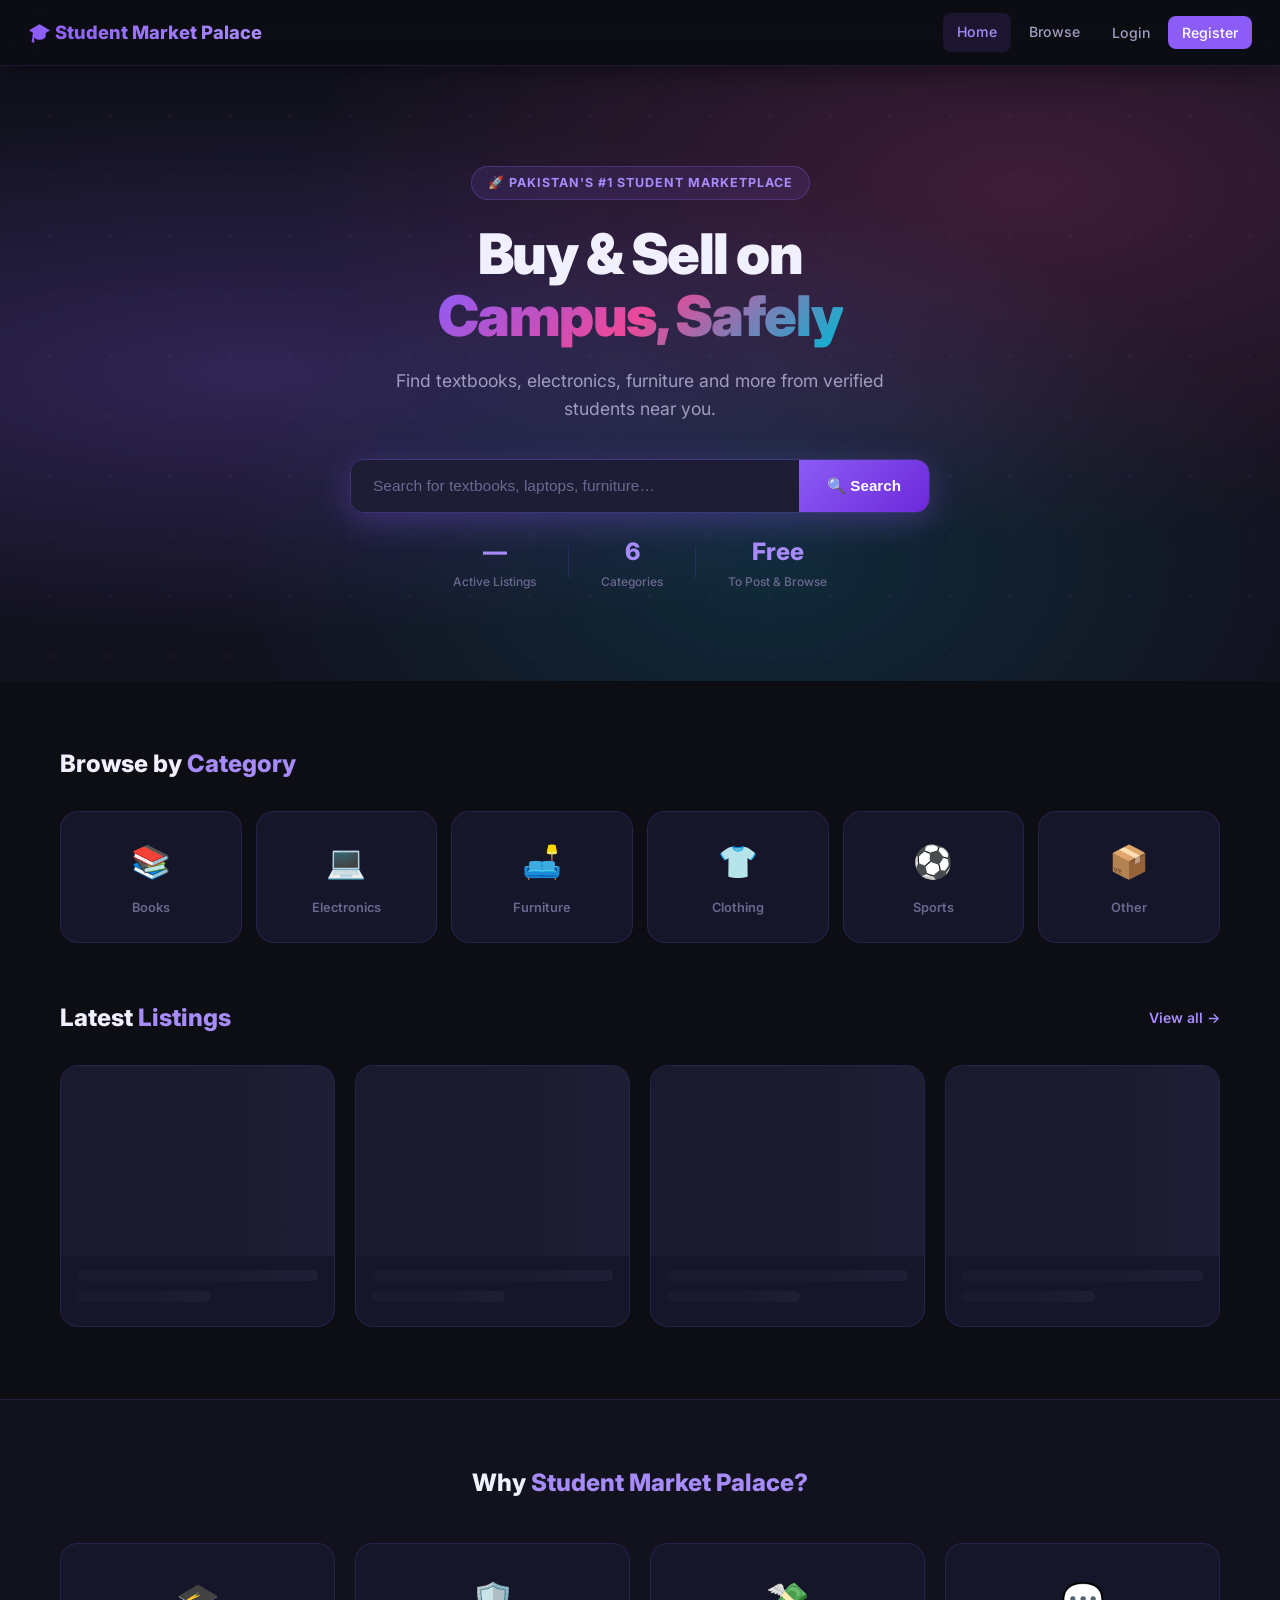
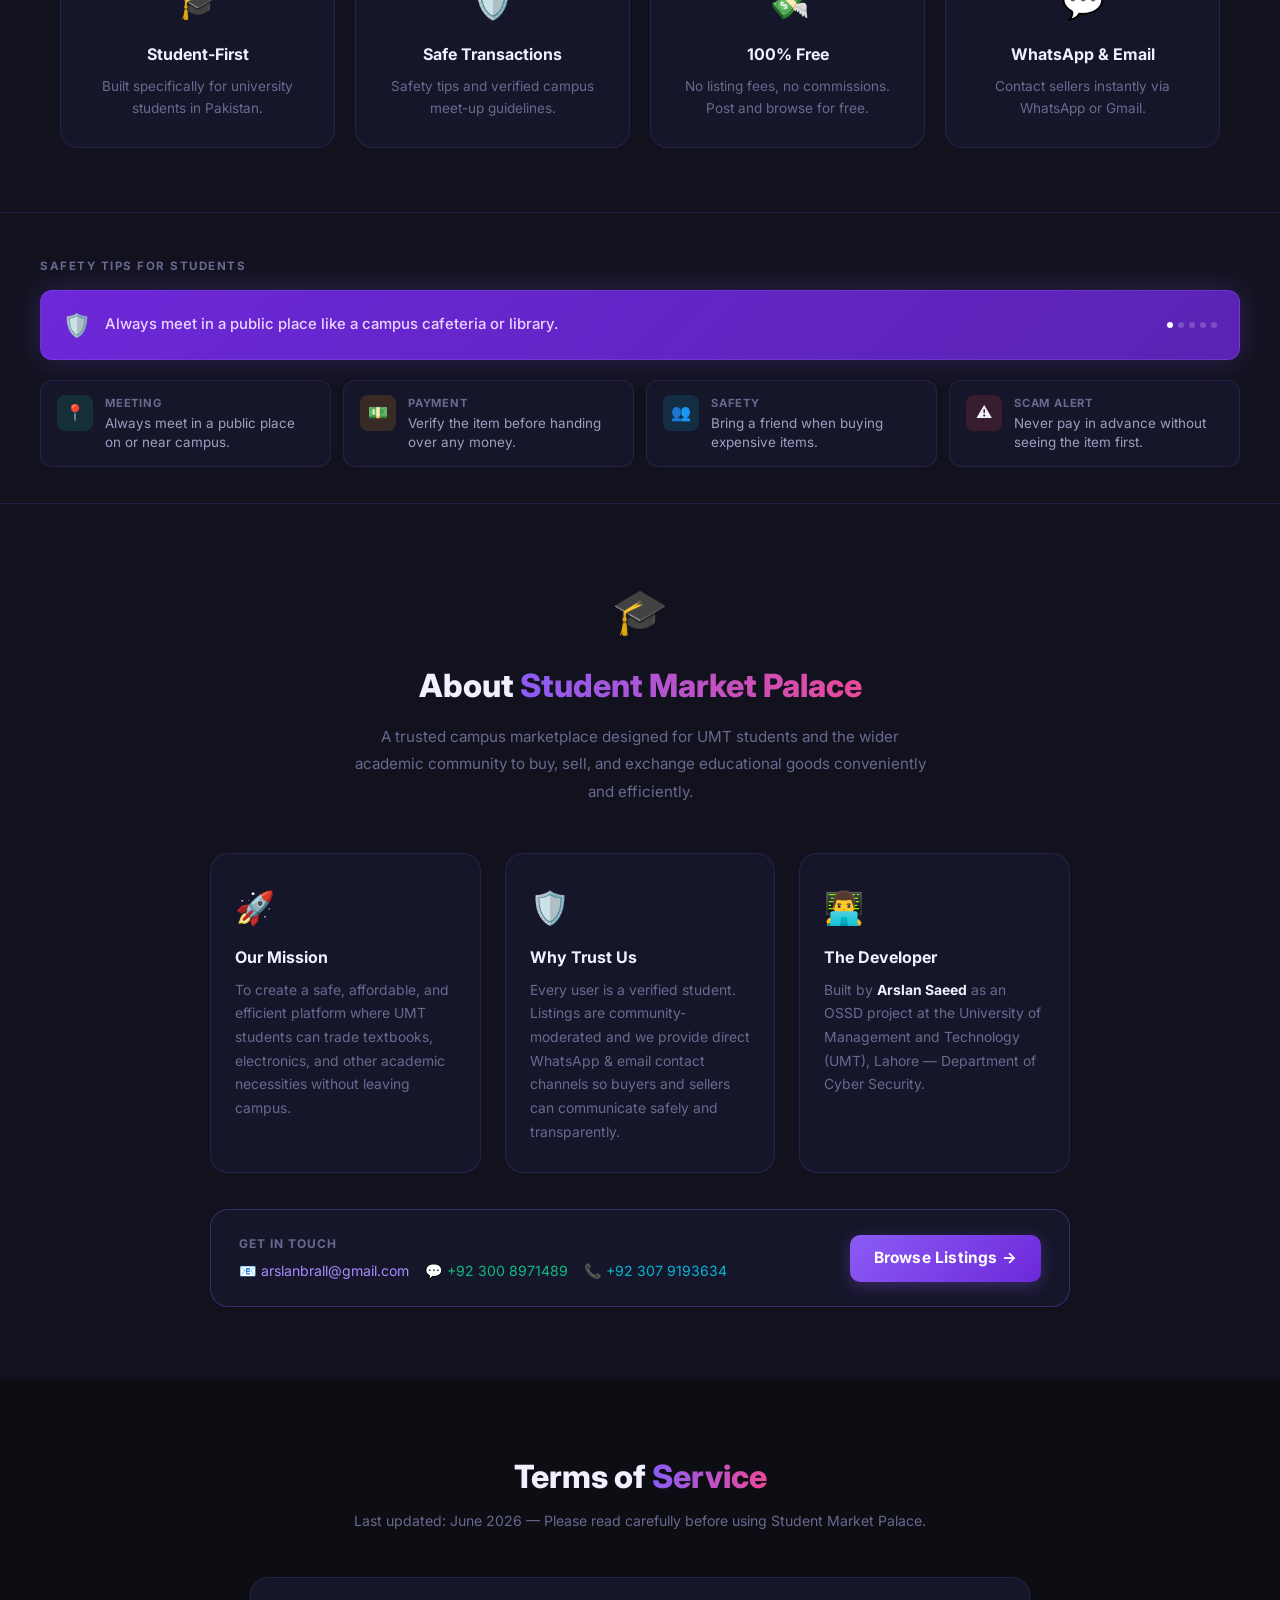
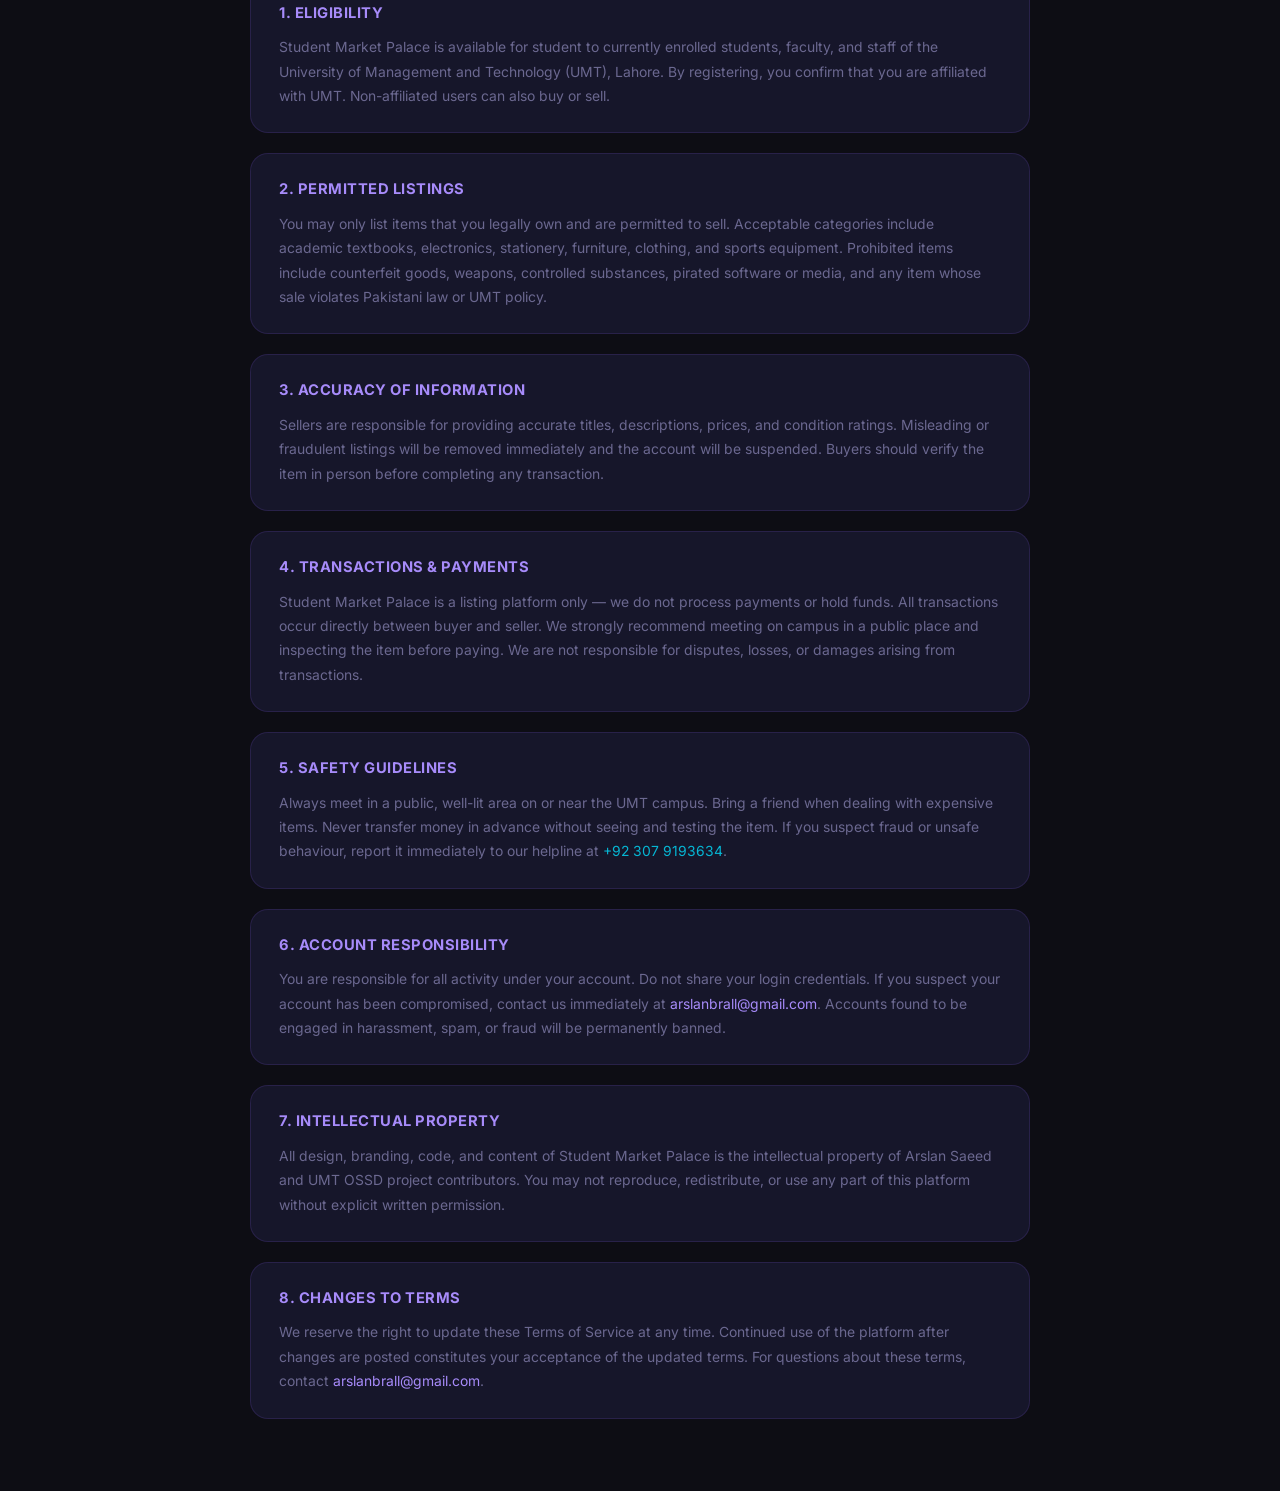
==== commit 7c16e926: "Update index.html" ====
--- a/fronted/index.html
+++ b/fronted/index.html
@@ -224,7 +224,7 @@
   </div>
 </section>
 
-<footer class="footer"><div id="footerContent"></div></footer>
+<div id="footerContent"></div>
 
 <script src="js/api.js"></script>
 <script src="js/auth.js"></script>
@@ -240,7 +240,7 @@
       ? `<img src="${p.image_url}" alt="${p.title}" style="width:100%;height:160px;object-fit:cover;border-radius:var(--radius-md) var(--radius-md) 0 0;">`
       : `<div style="width:100%;height:160px;background:var(--surface);border-radius:var(--radius-md) var(--radius-md) 0 0;display:flex;align-items:center;justify-content:center;font-size:3rem;">${icon}</div>`;
     return `
-      <div class="product-card" onclick="window.location.href='product.html?id=${p.id}'" style="cursor:pointer">
+      <div class="product-card" onclick="window.location.href='product.html?id=${p.product_id}'" style="cursor:pointer">
         ${img}
         <div style="padding:14px 16px">
           <div style="display:flex;align-items:center;gap:6px;margin-bottom:6px">
@@ -254,9 +254,35 @@
   }
 
   checkAuthNav();
-  initTips();
   renderFooter('footerContent');
   loadLatestProducts();
+  initTips();   // safe — defined below
+
+  // ── Safety tips rotator ──────────────────────────────────
+  const TIPS = [
+    'Always meet in a public place like a campus cafeteria or library.',
+    'Inspect the item carefully before handing over any money.',
+    'Bring a friend when buying expensive electronics or furniture.',
+    'Never pay in advance without seeing and testing the item first.',
+    'Report suspicious listings to our helpline: +92 307 9193634.',
+  ];
+  function initTips() {
+    let idx = 0;
+    const textEl = document.getElementById('tipText');
+    if (!textEl) return;
+    setInterval(() => {
+      idx = (idx + 1) % TIPS.length;
+      textEl.style.opacity = '0';
+      setTimeout(() => {
+        textEl.textContent = TIPS[idx];
+        textEl.style.opacity = '1';
+        for (let i = 0; i < TIPS.length; i++) {
+          const dot = document.getElementById('td' + i);
+          if (dot) dot.classList.toggle('active', i === idx);
+        }
+      }, 300);
+    }, 3500);
+  }
 
   function doSearch() {
     const kw = document.getElementById('heroSearch').value.trim();
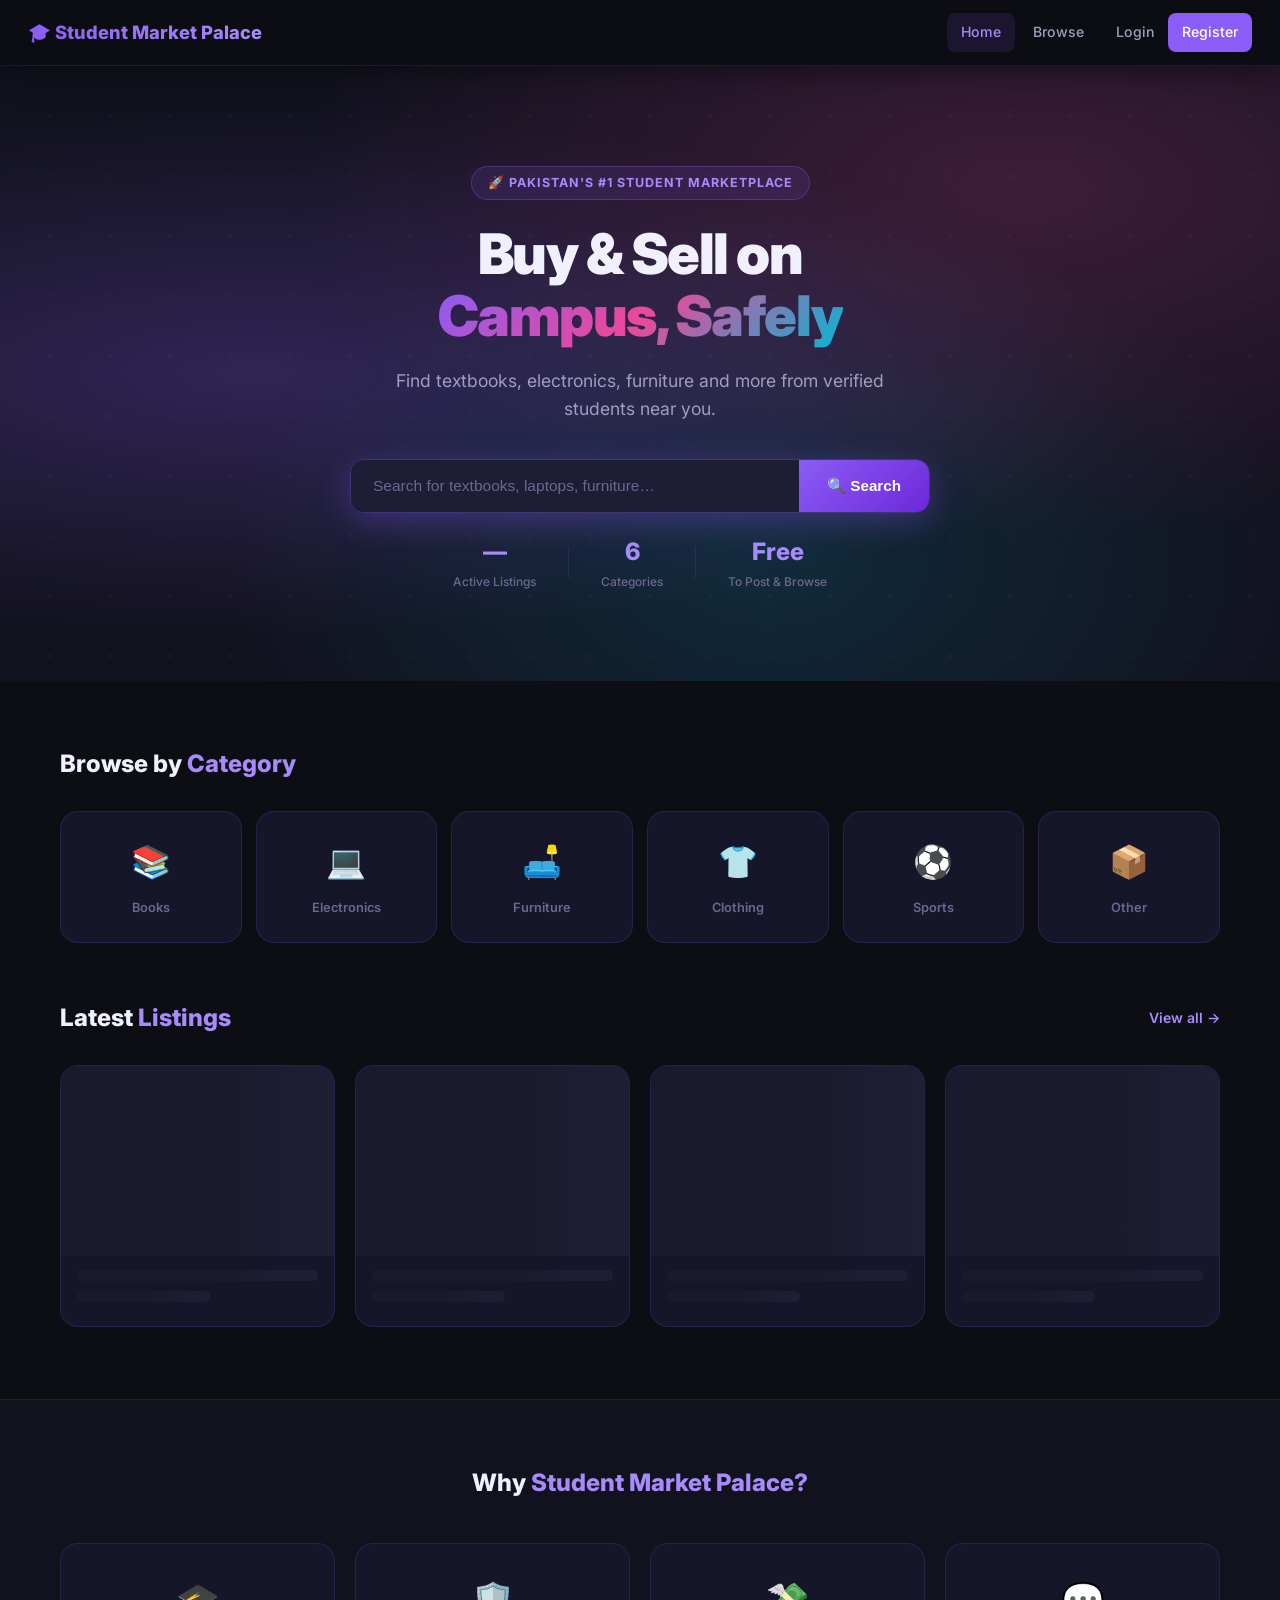
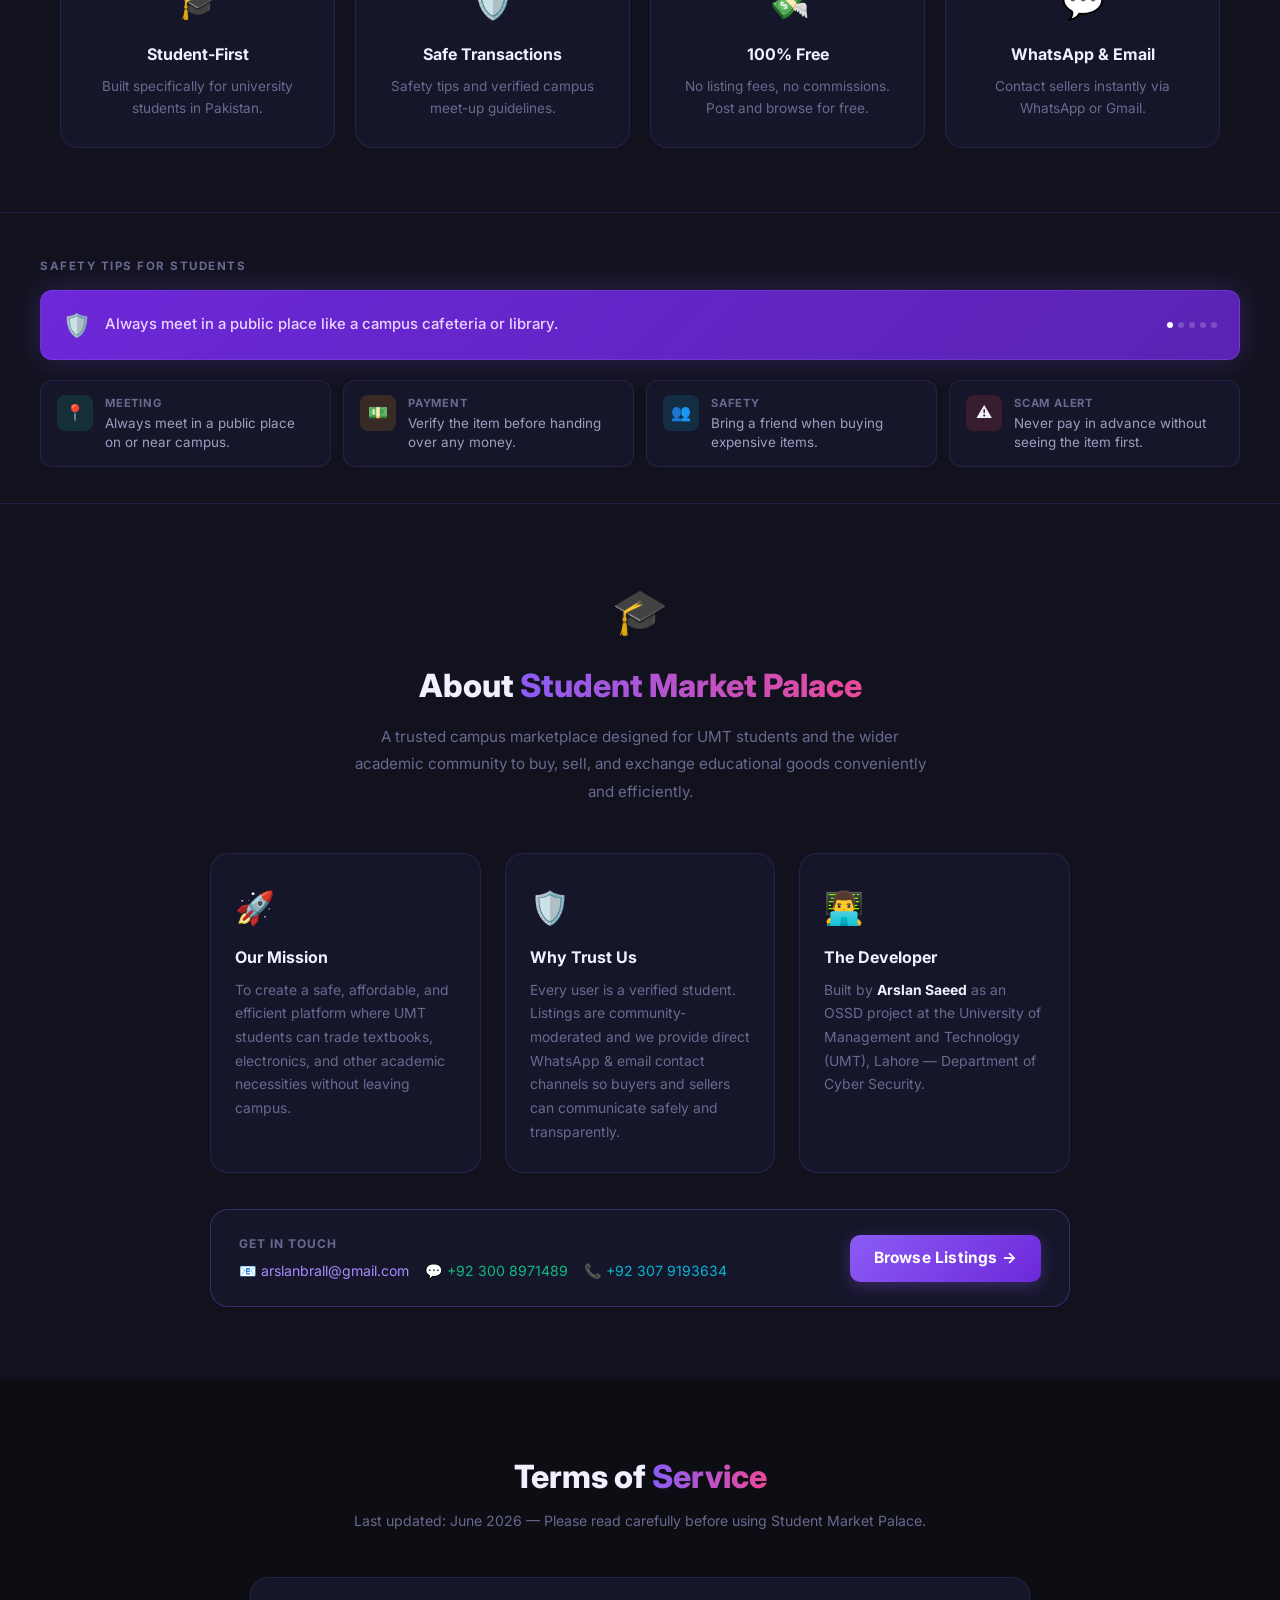
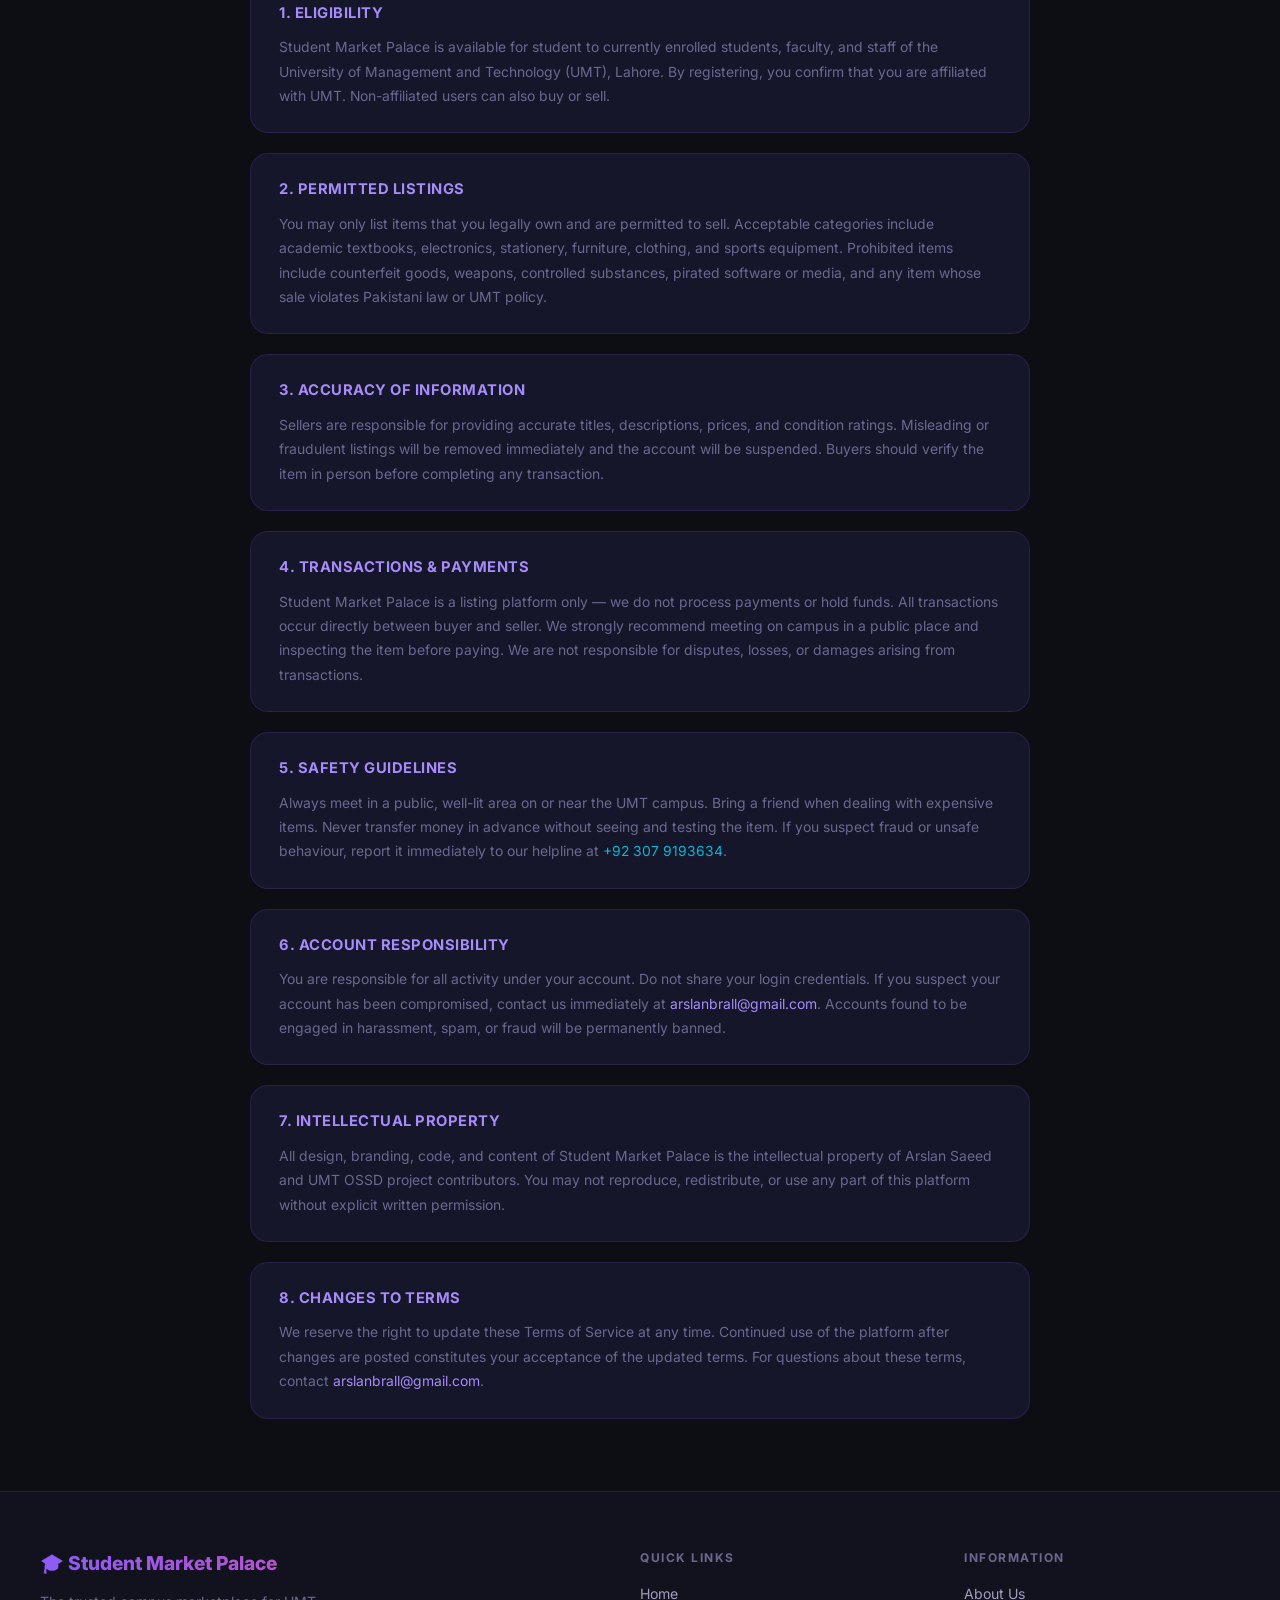
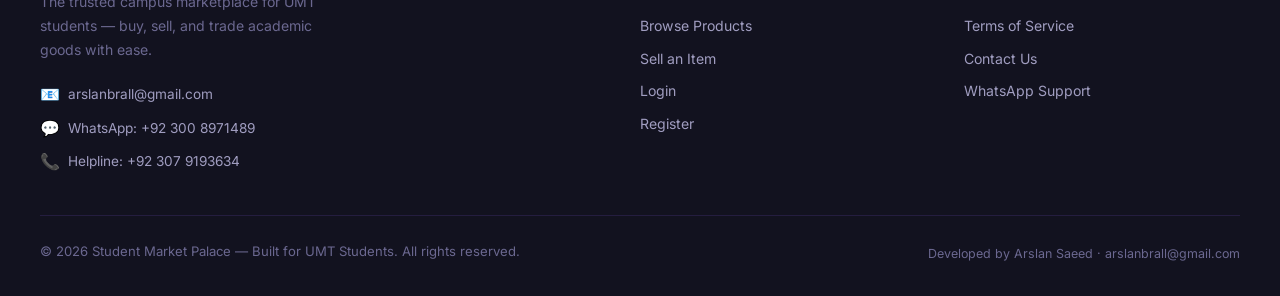
==== commit a1d65e33: "Update index.html" ====
--- a/fronted/index.html
+++ b/fronted/index.html
@@ -229,83 +229,41 @@
 <script src="js/api.js"></script>
 <script src="js/auth.js"></script>
 <script>
-  const CATEGORY_ICONS = {
-    'Books': '📚', 'Electronics': '💻', 'Furniture': '🛋️',
-    'Clothing': '👕', 'Sports': '⚽', 'Other': '📦'
-  };
-
-  function renderProductCard(p) {
-    const icon = CATEGORY_ICONS[p.category] || '📦';
-    const img = p.image_url
-      ? `<img src="${p.image_url}" alt="${p.title}" style="width:100%;height:160px;object-fit:cover;border-radius:var(--radius-md) var(--radius-md) 0 0;">`
-      : `<div style="width:100%;height:160px;background:var(--surface);border-radius:var(--radius-md) var(--radius-md) 0 0;display:flex;align-items:center;justify-content:center;font-size:3rem;">${icon}</div>`;
-    return `
-      <div class="product-card" onclick="window.location.href='product.html?id=${p.product_id}'" style="cursor:pointer">
-        ${img}
-        <div style="padding:14px 16px">
-          <div style="display:flex;align-items:center;gap:6px;margin-bottom:6px">
-            <span style="font-size:1rem">${icon}</span>
-            <span style="font-size:0.75rem;color:var(--text3);font-weight:600;text-transform:uppercase;letter-spacing:0.04em">${p.category || 'Other'}</span>
-          </div>
-          <div style="font-size:0.95rem;font-weight:700;color:var(--text);line-height:1.3;margin-bottom:6px;white-space:nowrap;overflow:hidden;text-overflow:ellipsis">${p.title}</div>
-          <div style="font-size:1rem;font-weight:800;color:var(--purple-light)">PKR ${Number(p.price).toLocaleString()}</div>
-        </div>
-      </div>`;
-  }
-
+  // ── Init ─────────────────────────────────────────────────
   checkAuthNav();
   renderFooter('footerContent');
+  initTips();
   loadLatestProducts();
-  initTips();   // safe — defined below
-
-  // ── Safety tips rotator ──────────────────────────────────
-  const TIPS = [
-    'Always meet in a public place like a campus cafeteria or library.',
-    'Inspect the item carefully before handing over any money.',
-    'Bring a friend when buying expensive electronics or furniture.',
-    'Never pay in advance without seeing and testing the item first.',
-    'Report suspicious listings to our helpline: +92 307 9193634.',
-  ];
-  function initTips() {
-    let idx = 0;
-    const textEl = document.getElementById('tipText');
-    if (!textEl) return;
-    setInterval(() => {
-      idx = (idx + 1) % TIPS.length;
-      textEl.style.opacity = '0';
-      setTimeout(() => {
-        textEl.textContent = TIPS[idx];
-        textEl.style.opacity = '1';
-        for (let i = 0; i < TIPS.length; i++) {
-          const dot = document.getElementById('td' + i);
-          if (dot) dot.classList.toggle('active', i === idx);
-        }
-      }, 300);
-    }, 3500);
-  }
-
+
+  // ── Hero search ──────────────────────────────────────────
   function doSearch() {
     const kw = document.getElementById('heroSearch').value.trim();
-    if (kw) window.location.href = `products.html?search=${encodeURIComponent(kw)}`;
+    if (kw) window.location.href = 'products.html?search=' + encodeURIComponent(kw);
   }
-  document.getElementById('heroSearch').addEventListener('keypress', e => { if (e.key === 'Enter') doSearch(); });
-
+  document.getElementById('heroSearch').addEventListener('keypress', function(e) {
+    if (e.key === 'Enter') doSearch();
+  });
+
+  // ── Category click → products page with filter ───────────
   function browseCategory(cat) {
-    window.location.href = `products.html?category=${encodeURIComponent(cat)}`;
+    window.location.href = 'products.html?category=' + encodeURIComponent(cat);
   }
 
+  // ── Latest listings ──────────────────────────────────────
   async function loadLatestProducts() {
     const container = document.getElementById('latestProducts');
     try {
       const products = await API.getProducts(0, 8);
-      document.getElementById('statListings').textContent = products.length;
+      const statEl = document.getElementById('statListings');
+      if (statEl) statEl.textContent = products.length;
       if (!products.length) {
-        container.innerHTML = '<p class="empty">No listings yet. Be the first to sell!</p>';
+        container.innerHTML = '<p class="empty" style="grid-column:1/-1;text-align:center;color:var(--text3);padding:40px">No listings yet. Be the first to sell!</p>';
         return;
       }
-      container.innerHTML = products.map(renderProductCard).join('');
+      // Use shared renderProductCard from auth.js — same cards as Browse page
+      container.innerHTML = products.map(p => renderProductCard(p)).join('');
     } catch(e) {
-      container.innerHTML = '<p class="error">Could not load listings. Check your connection.</p>';
+      container.innerHTML = '<p class="error" style="grid-column:1/-1;text-align:center;color:#ef4444;padding:40px">Could not load listings. Check your connection.</p>';
     }
   }
 </script>
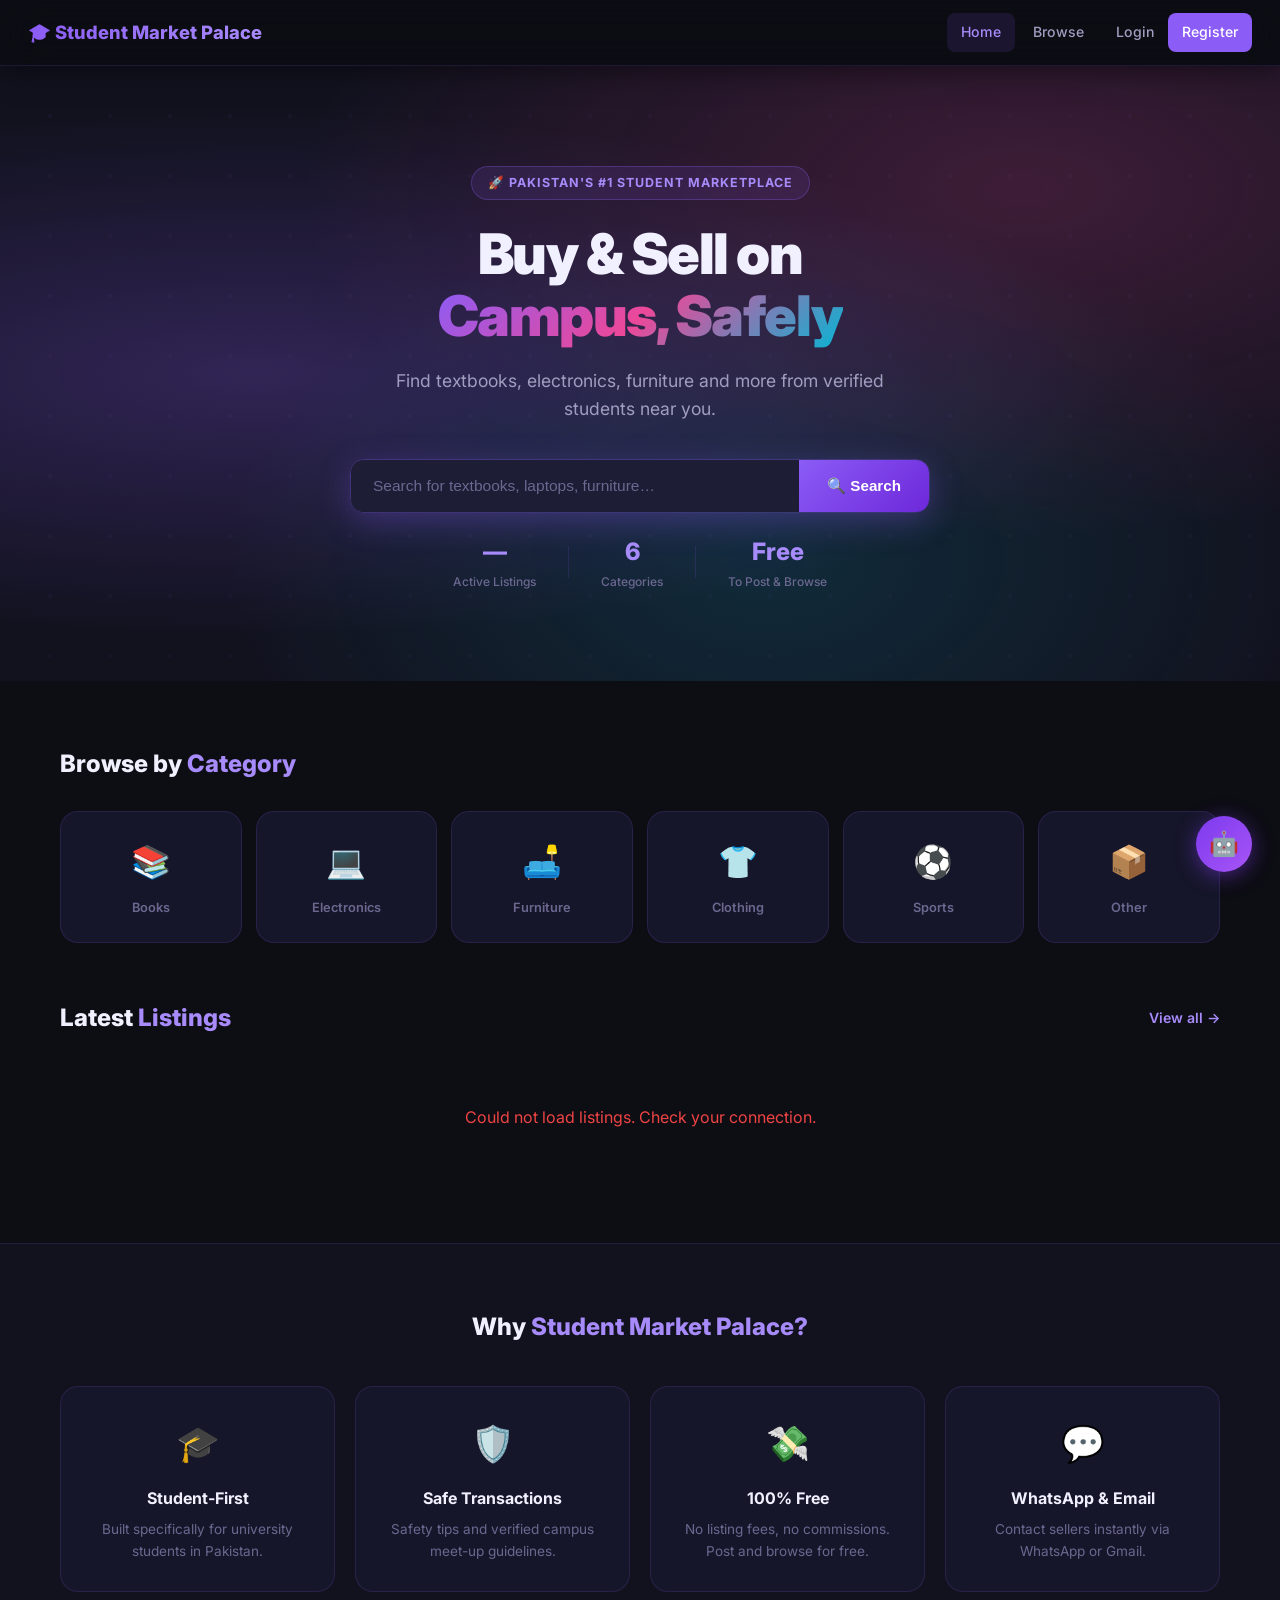
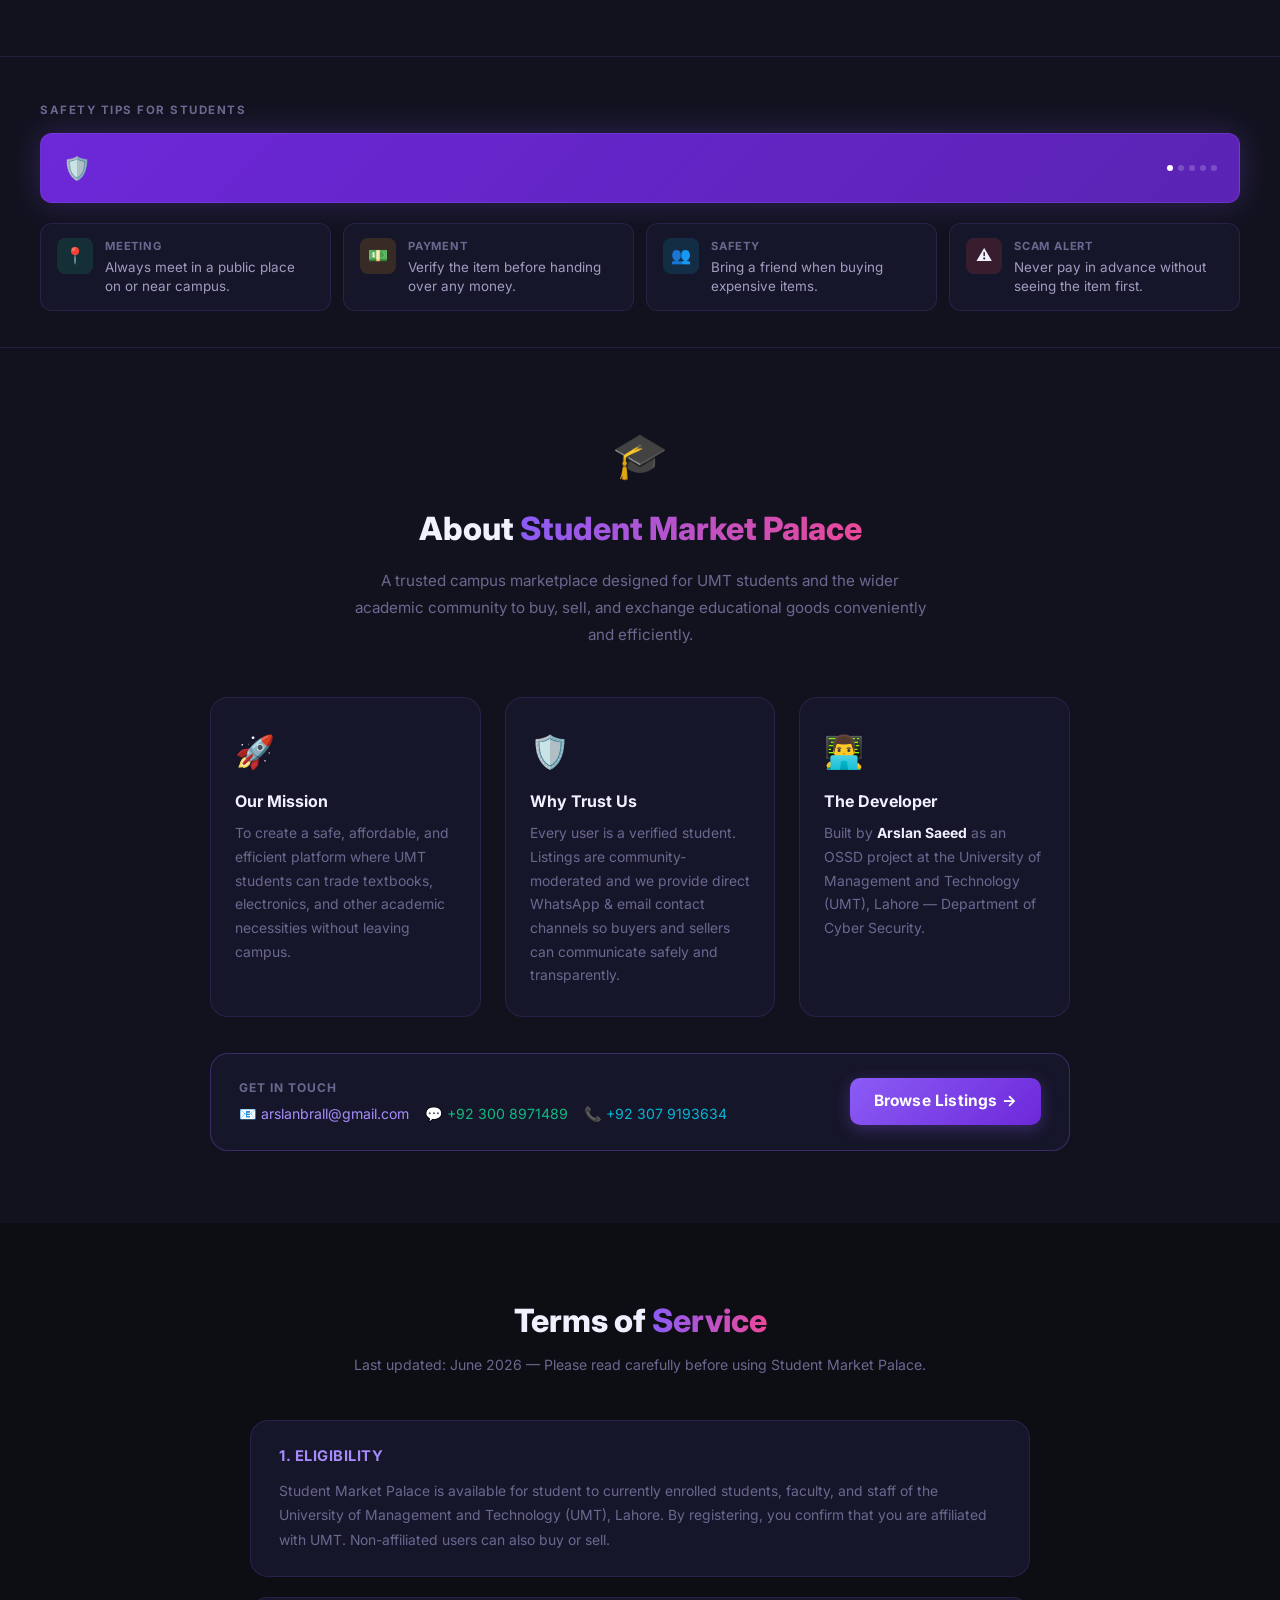
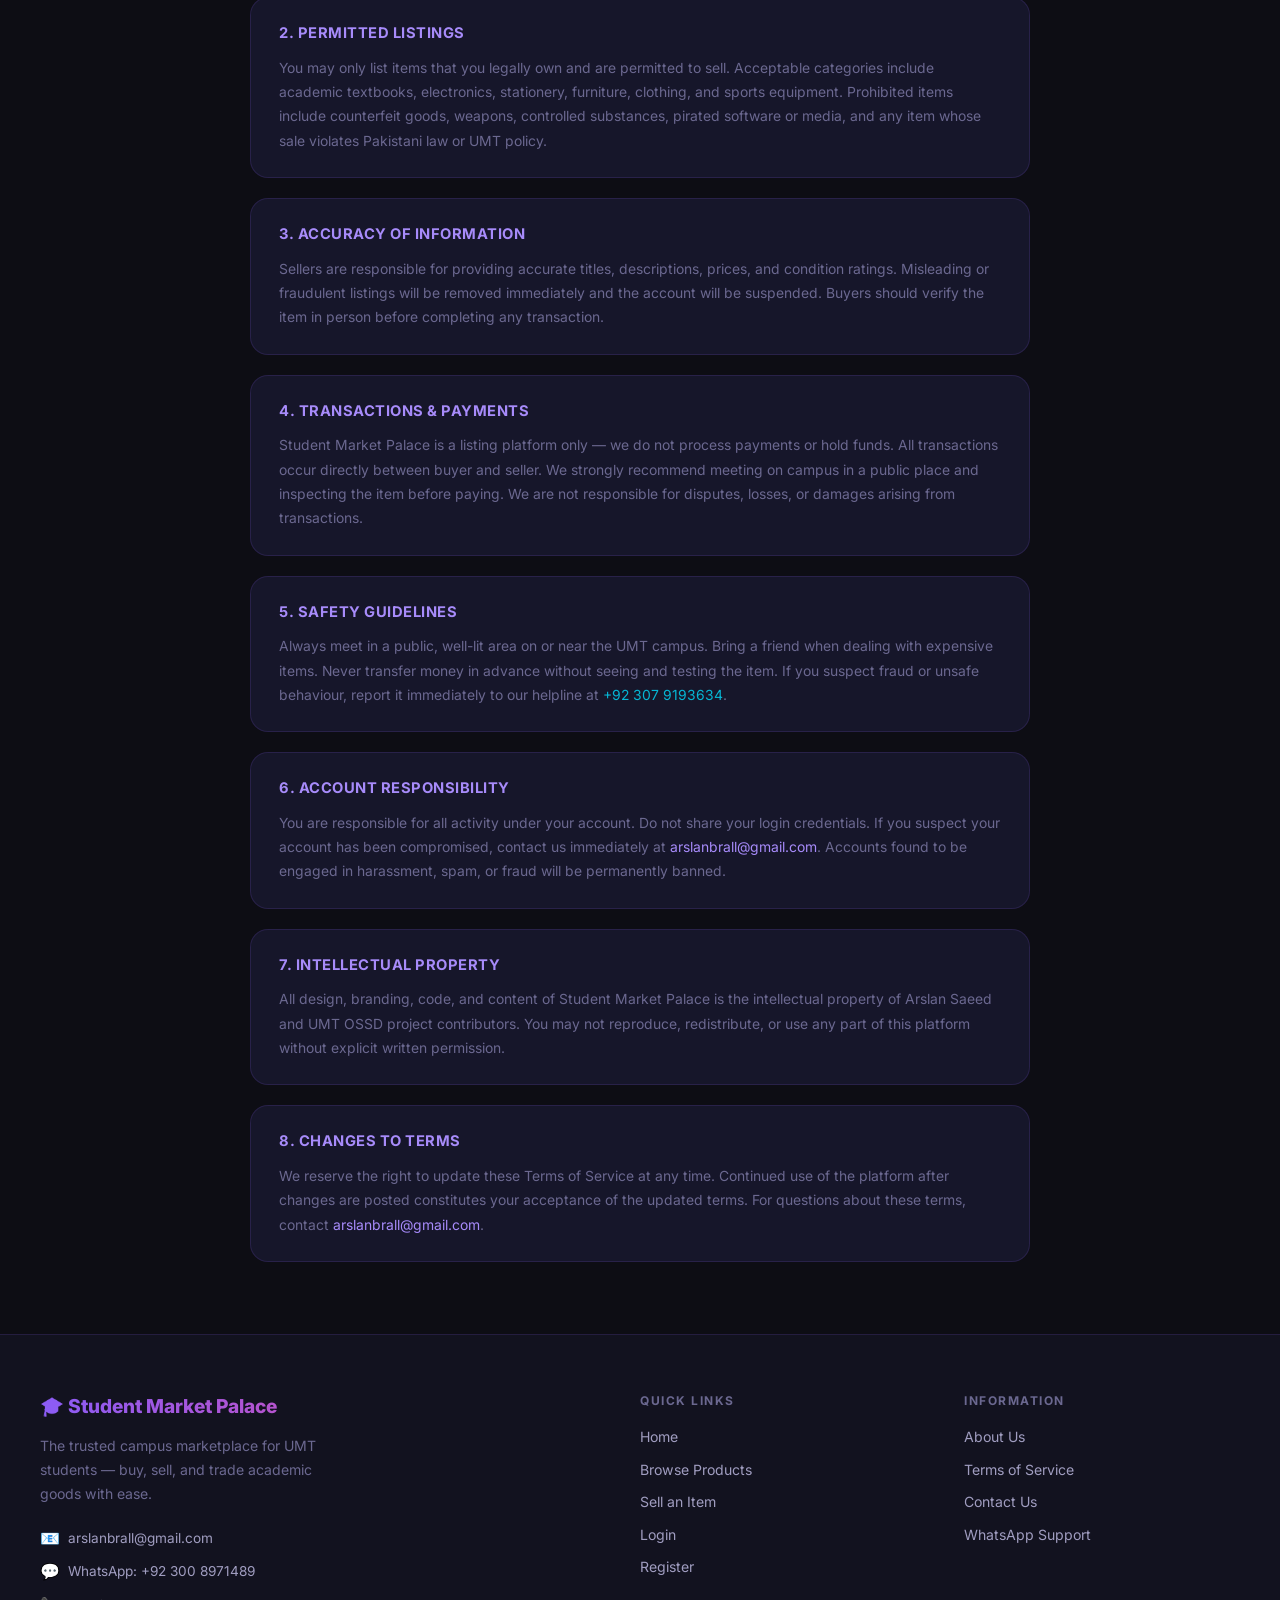
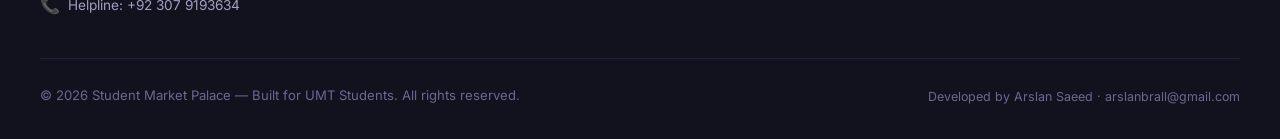
==== commit 988b7d4f: "Fix HTML structure by adding missing newline" ====
--- a/fronted/index.html
+++ b/fronted/index.html
@@ -267,5 +267,6 @@
     }
   }
 </script>
+<script src="js/chatbot.js"></script>
 </body>
 </html>
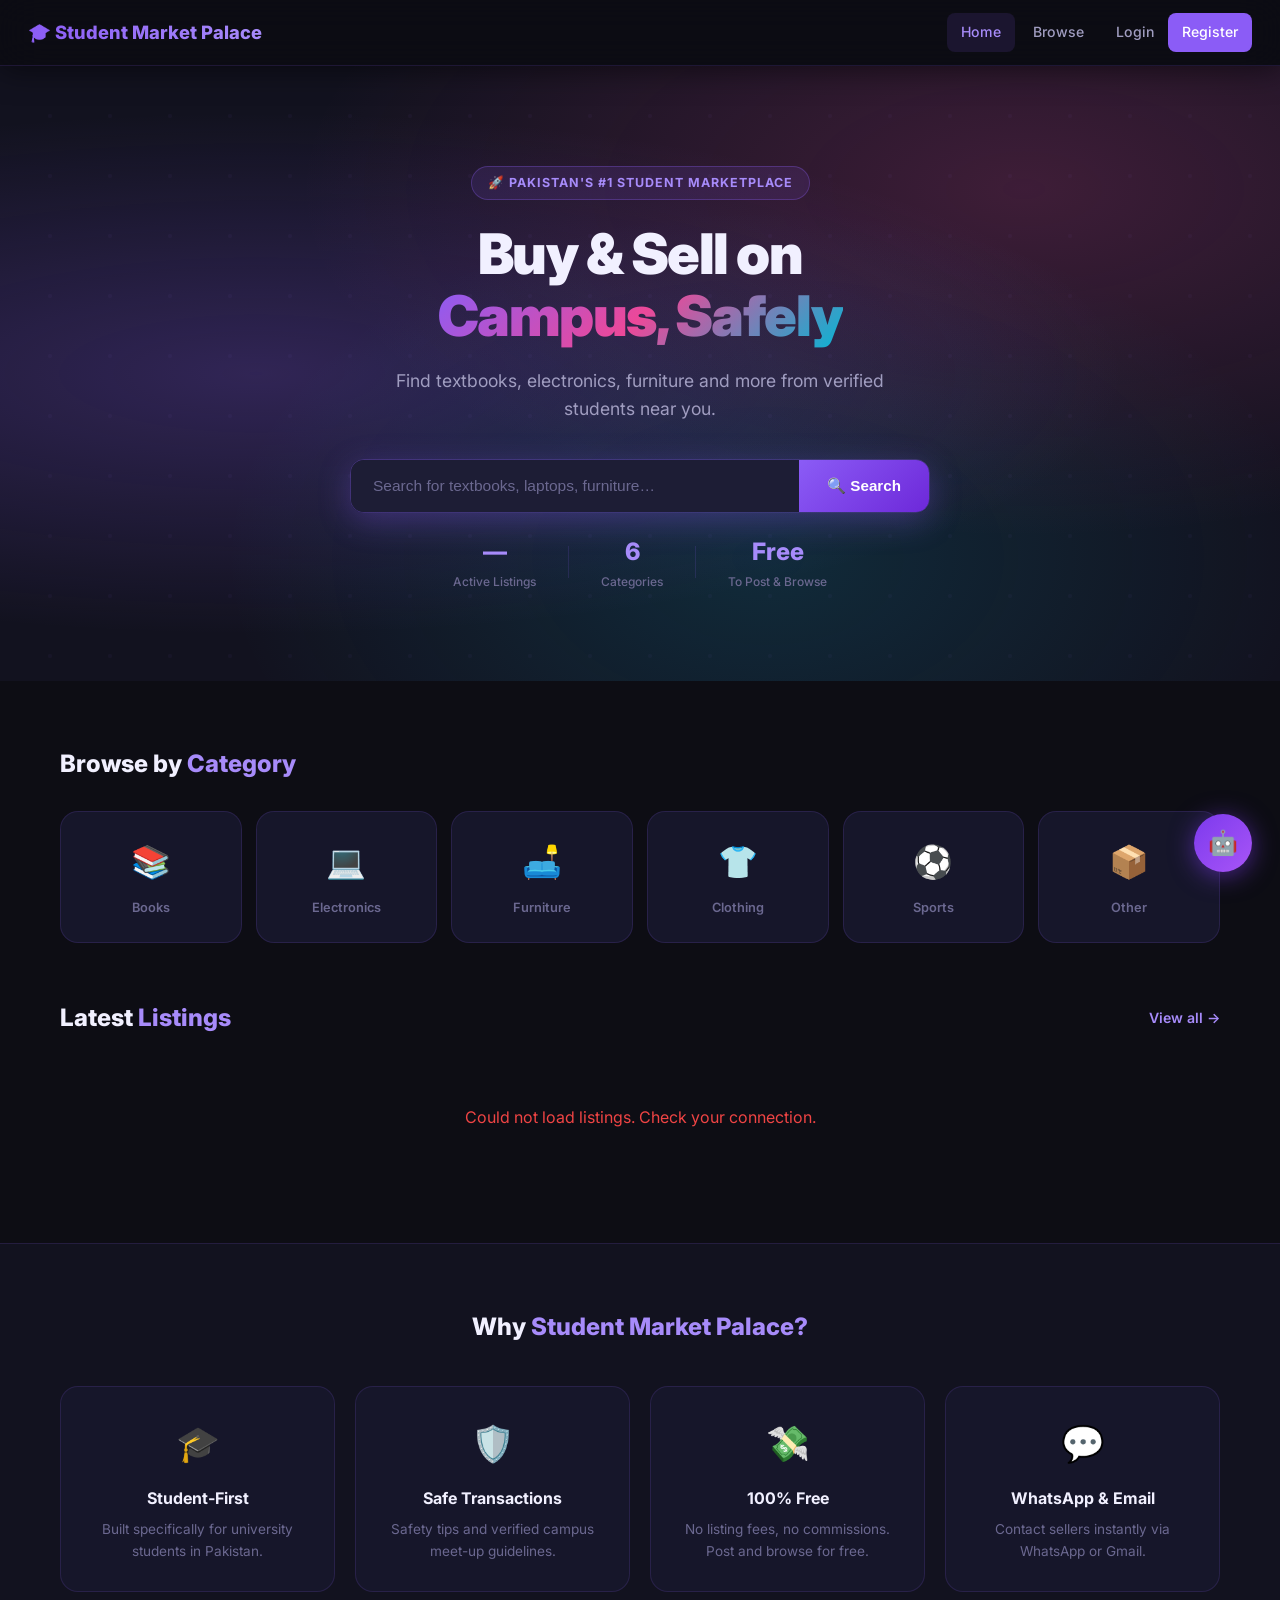
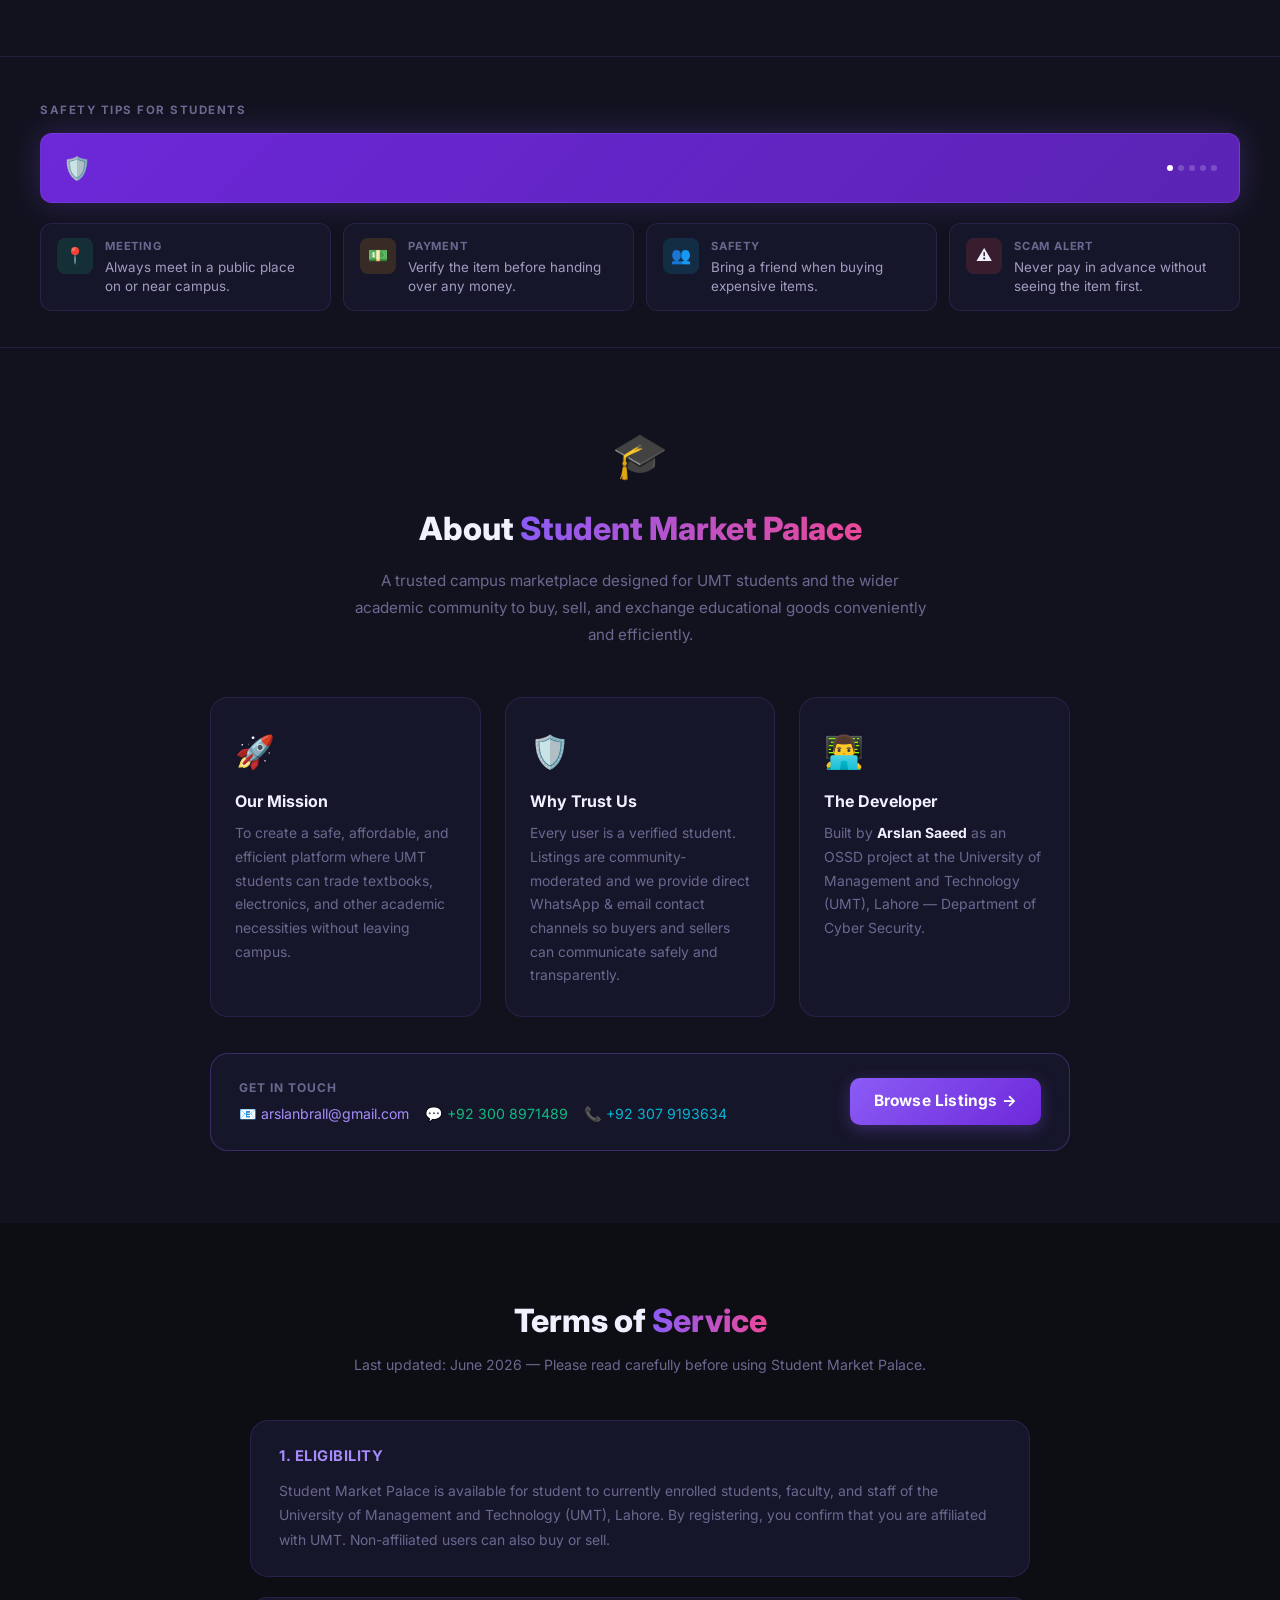
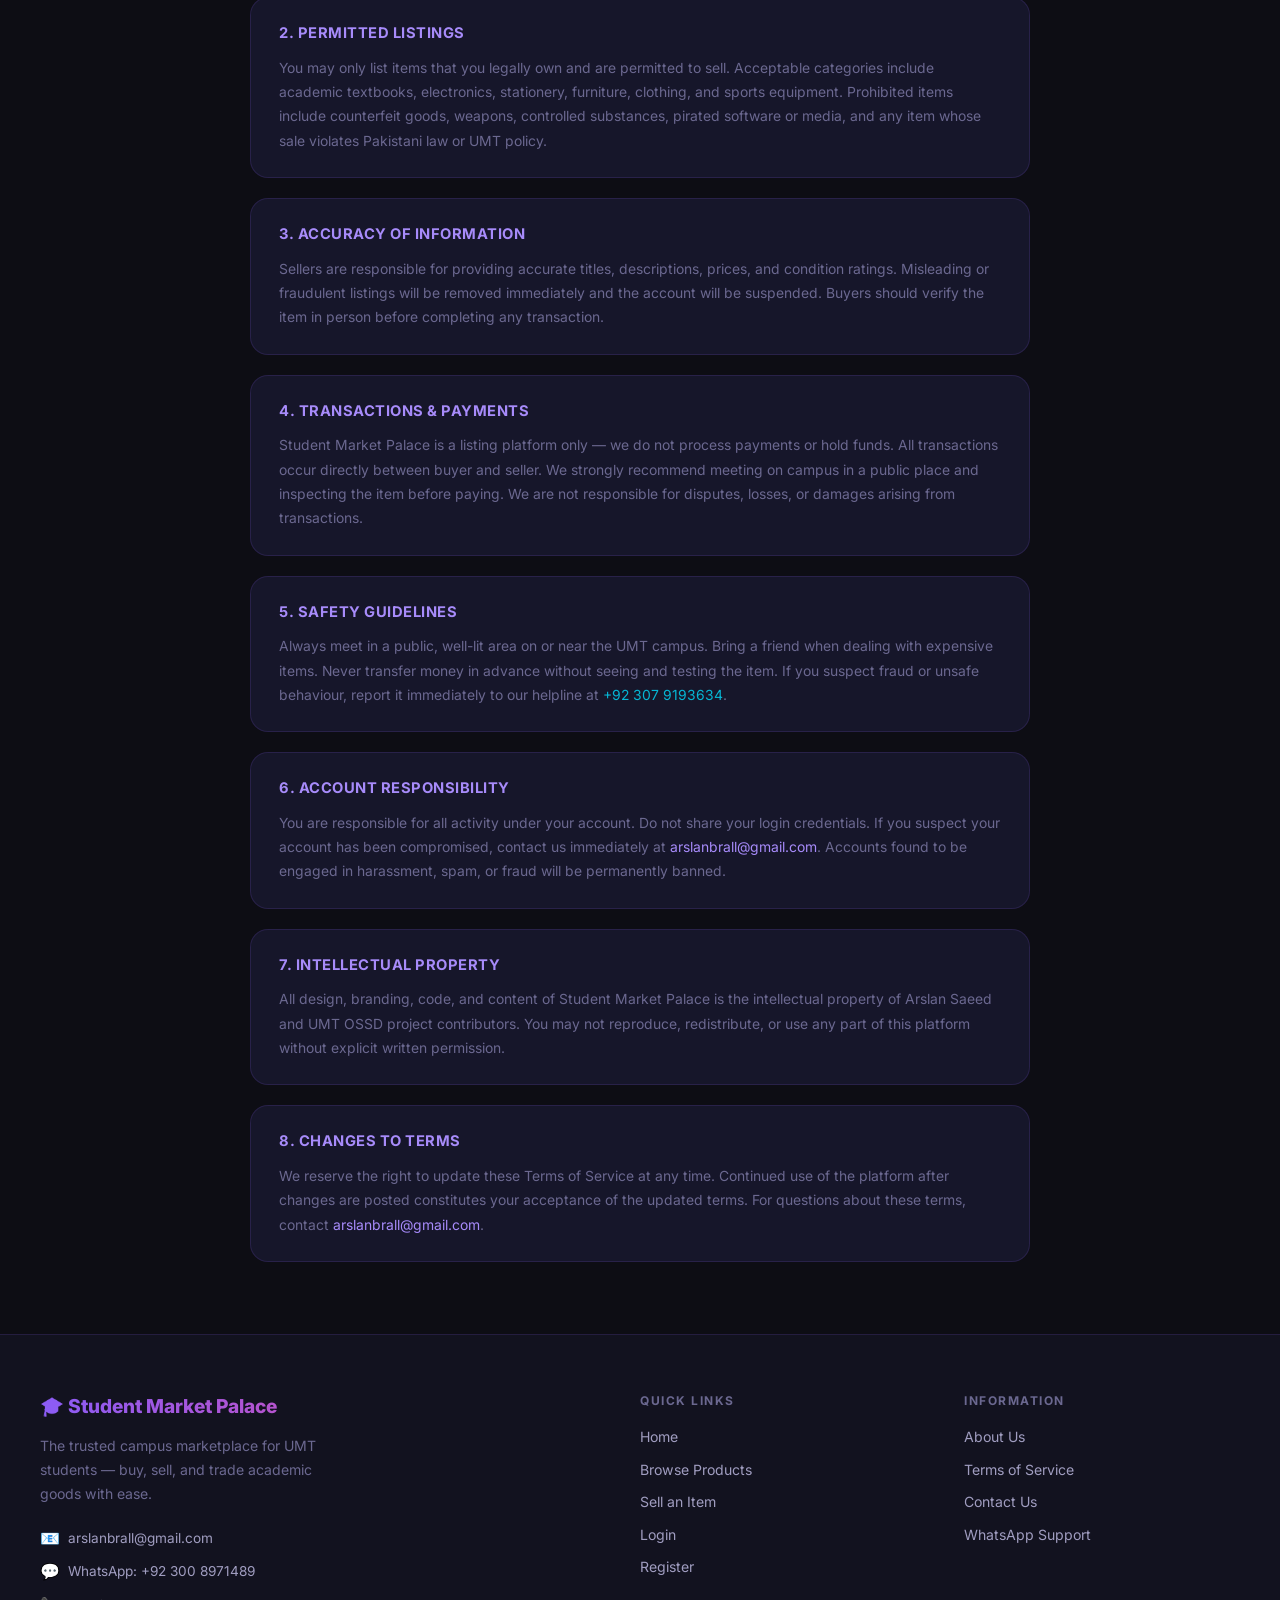
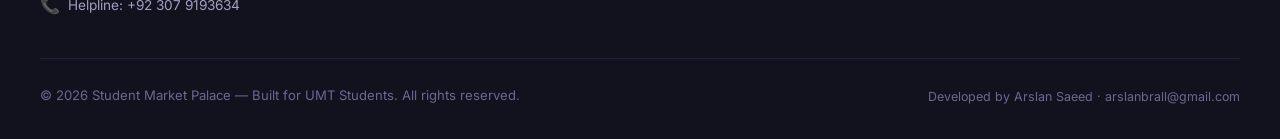
==== commit 4e2cfa7e: "Update index.html" ====
--- a/fronted/index.html
+++ b/fronted/index.html
@@ -4,6 +4,7 @@
   <meta charset="UTF-8"/>
   <meta name="viewport" content="width=device-width, initial-scale=1.0"/>
   <title>Student Market Palace — Buy &amp; Sell on Campus</title>
+  <link rel="icon" href="data:image/svg+xml,<svg xmlns='http://www.w3.org/2000/svg' viewBox='0 0 100 100'><text y='.9em' font-size='90'>🎓</text></svg>">
   <link rel="stylesheet" href="css/style.css"/>
 </head>
 <body>
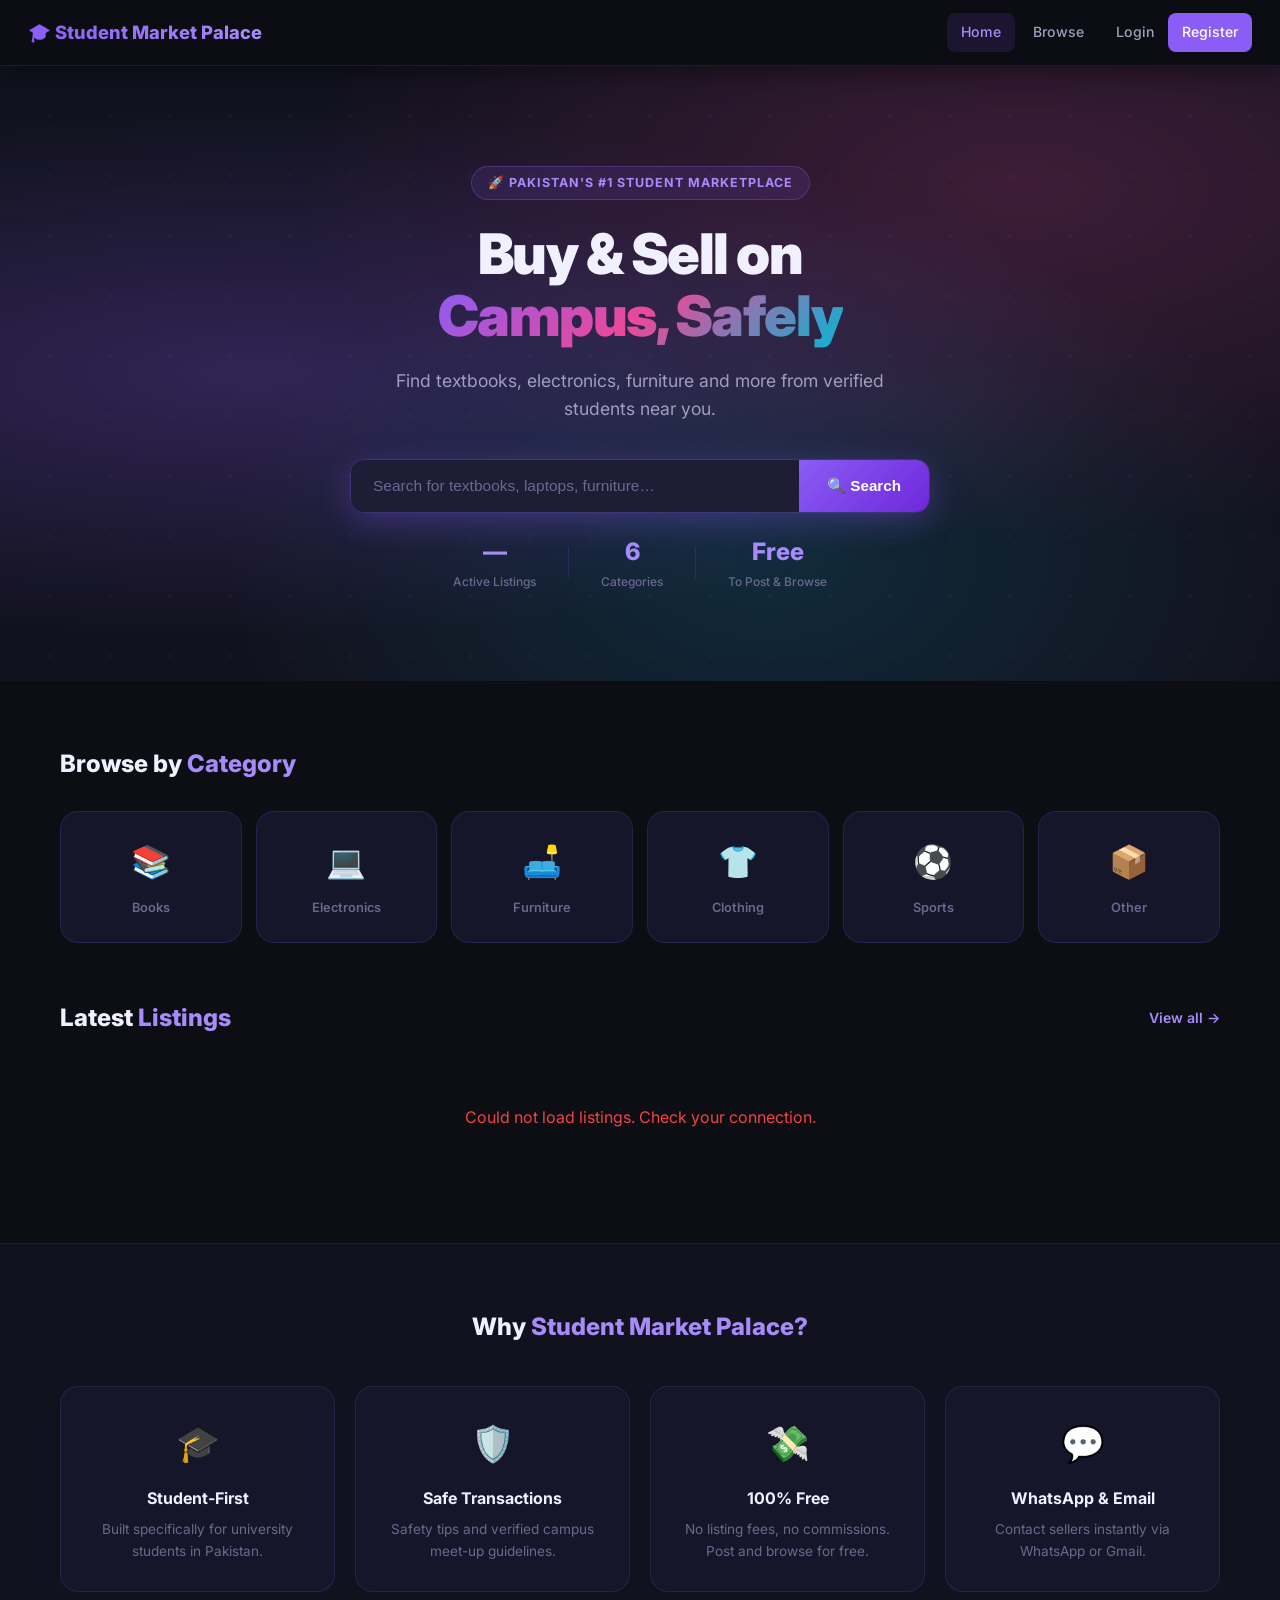
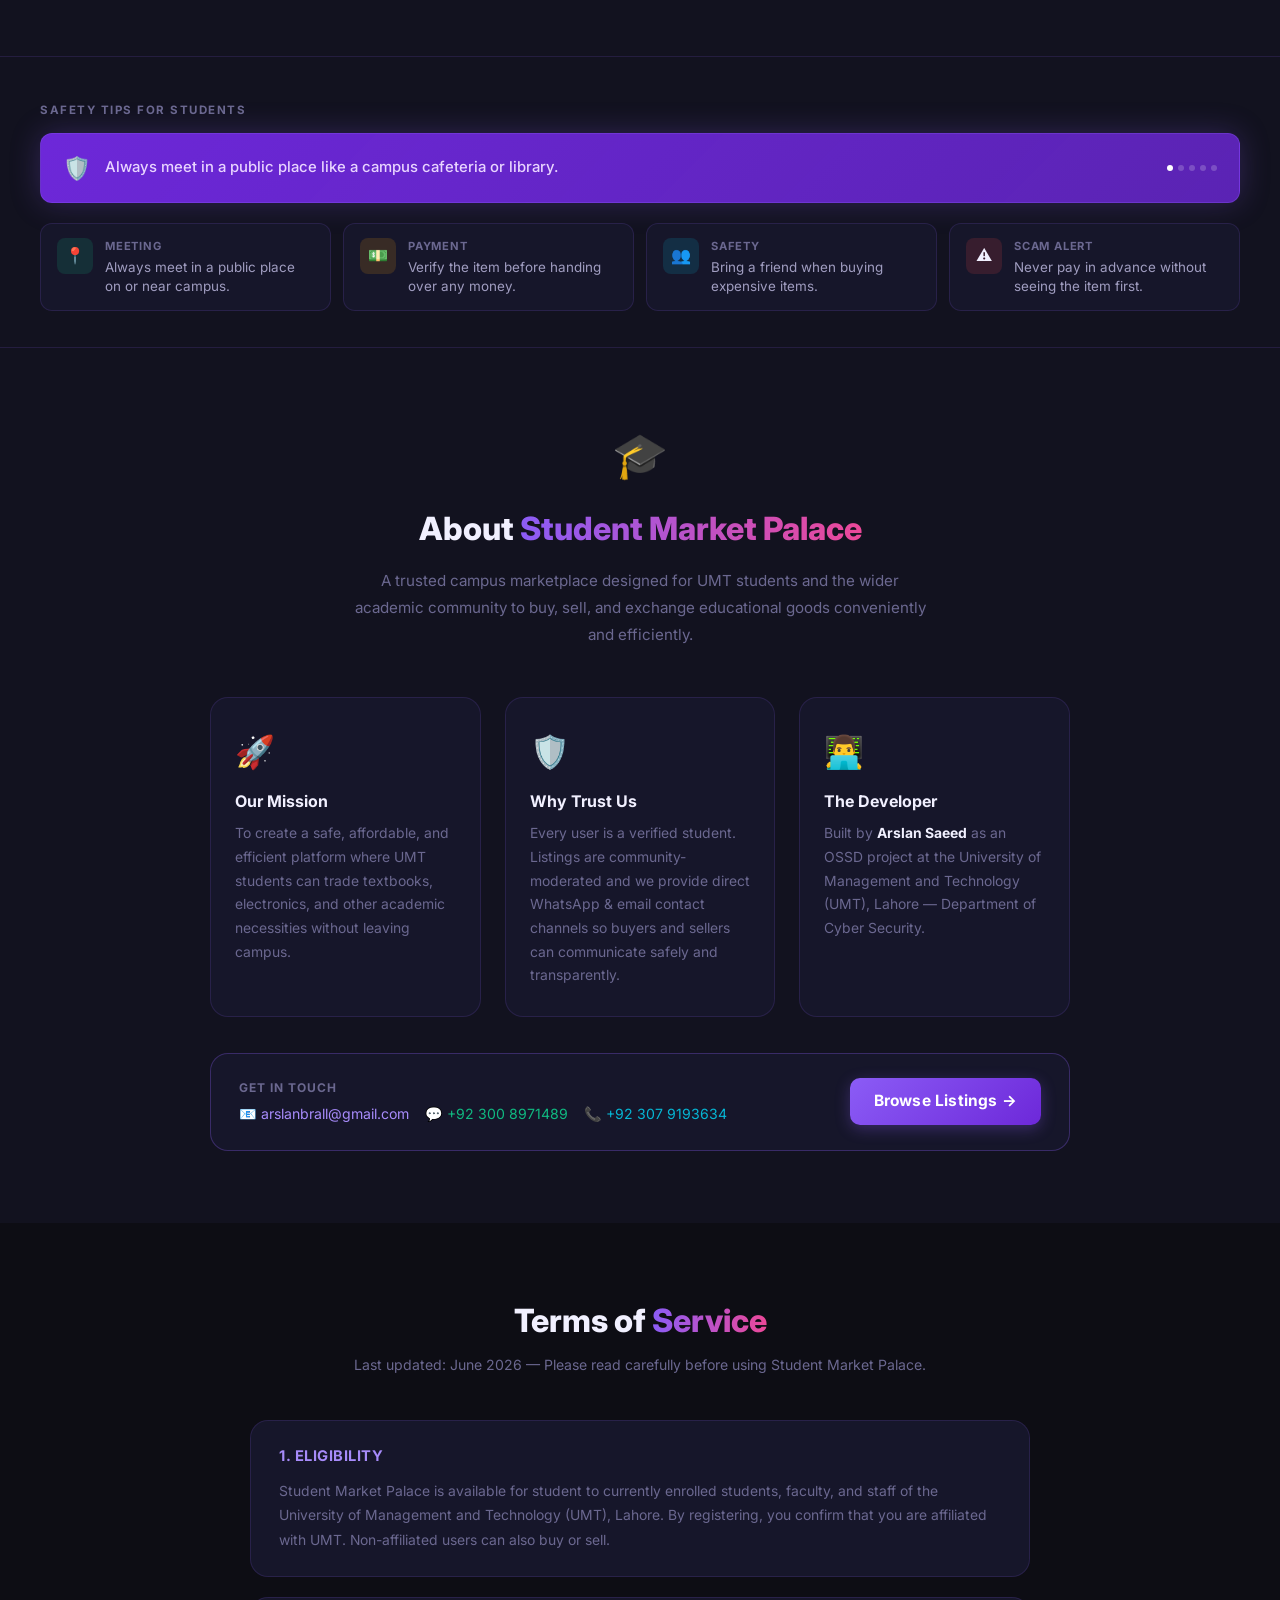
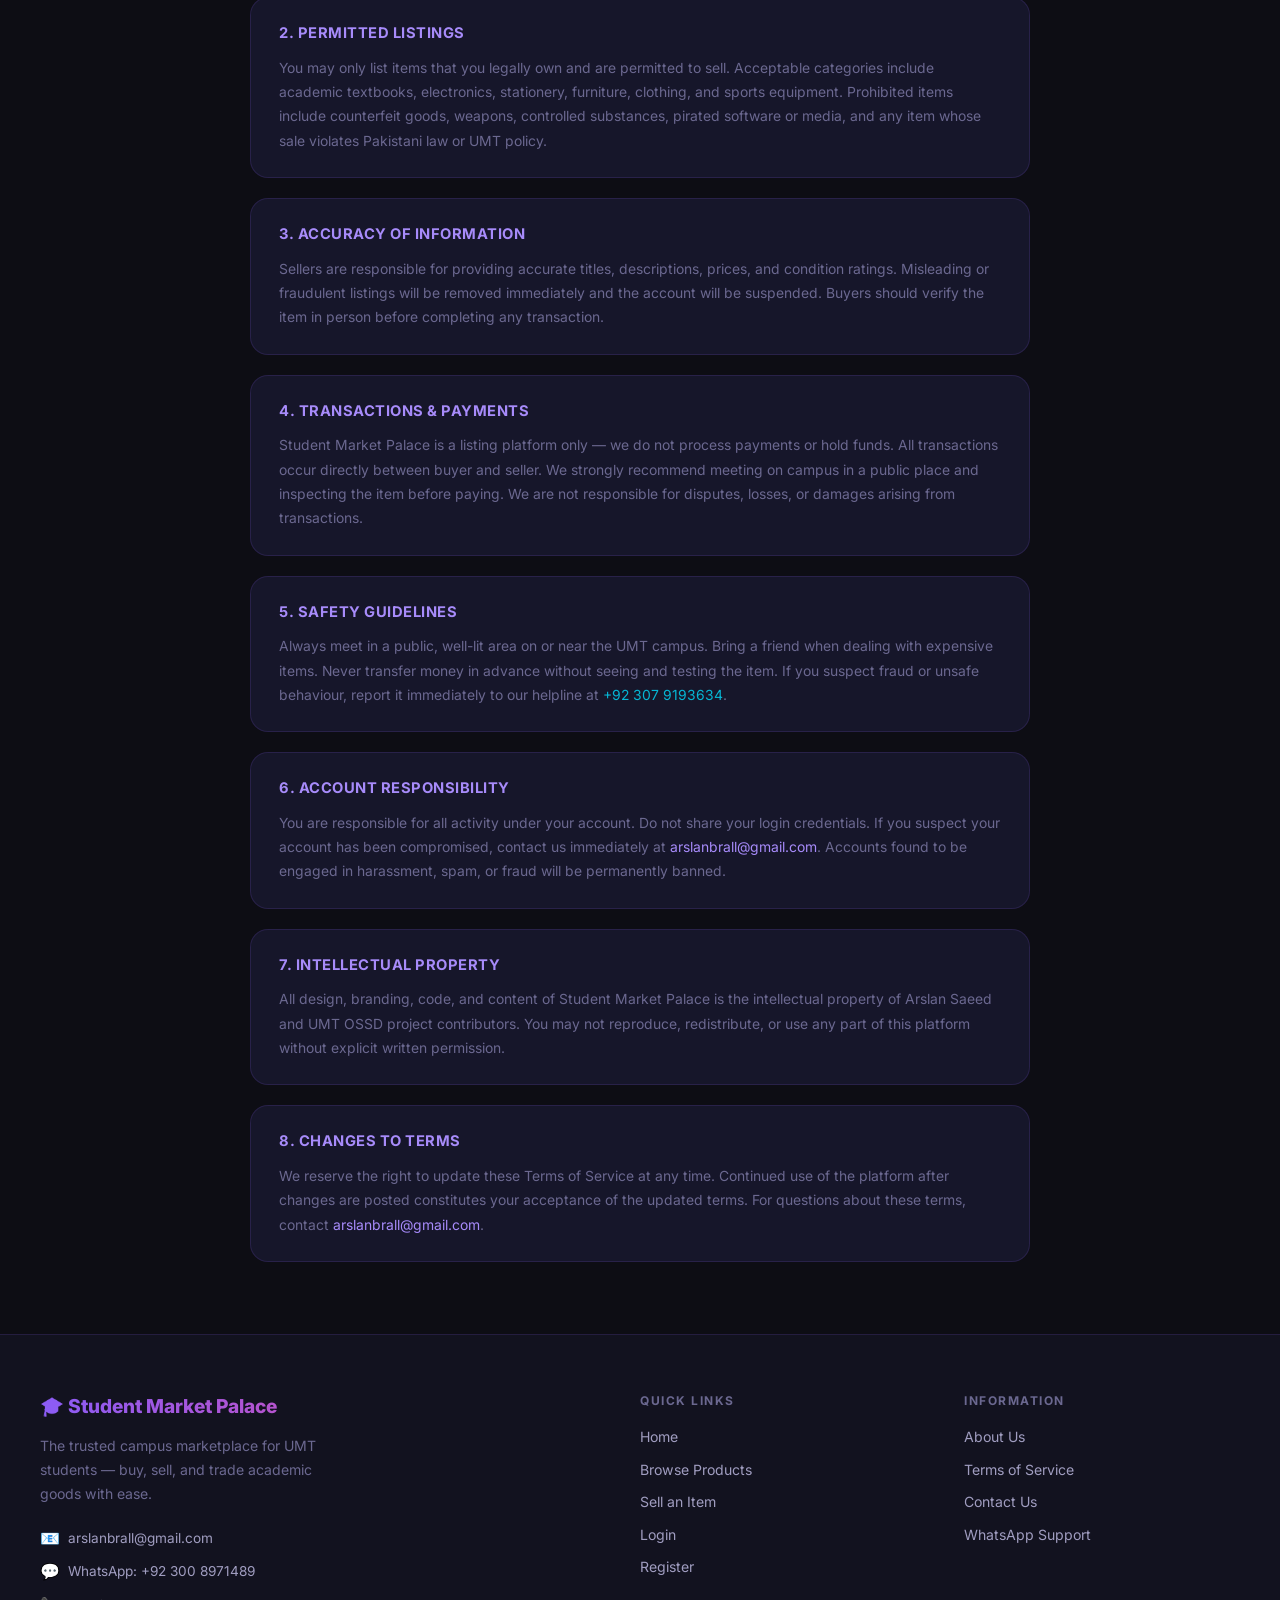
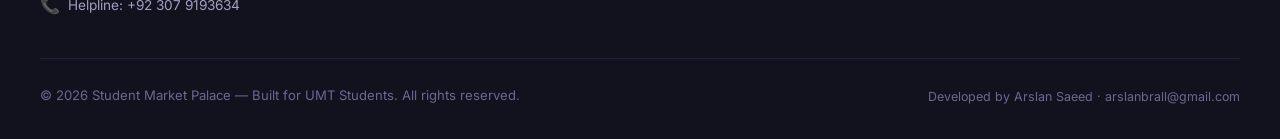
==== commit 75a24600: "Fix formatting issues in index.html" ====
--- a/fronted/index.html
+++ b/fronted/index.html
@@ -268,6 +268,7 @@
     }
   }
 </script>
+<script src="js/music.js"></script>
 <script src="js/chatbot.js"></script>
 </body>
 </html>
